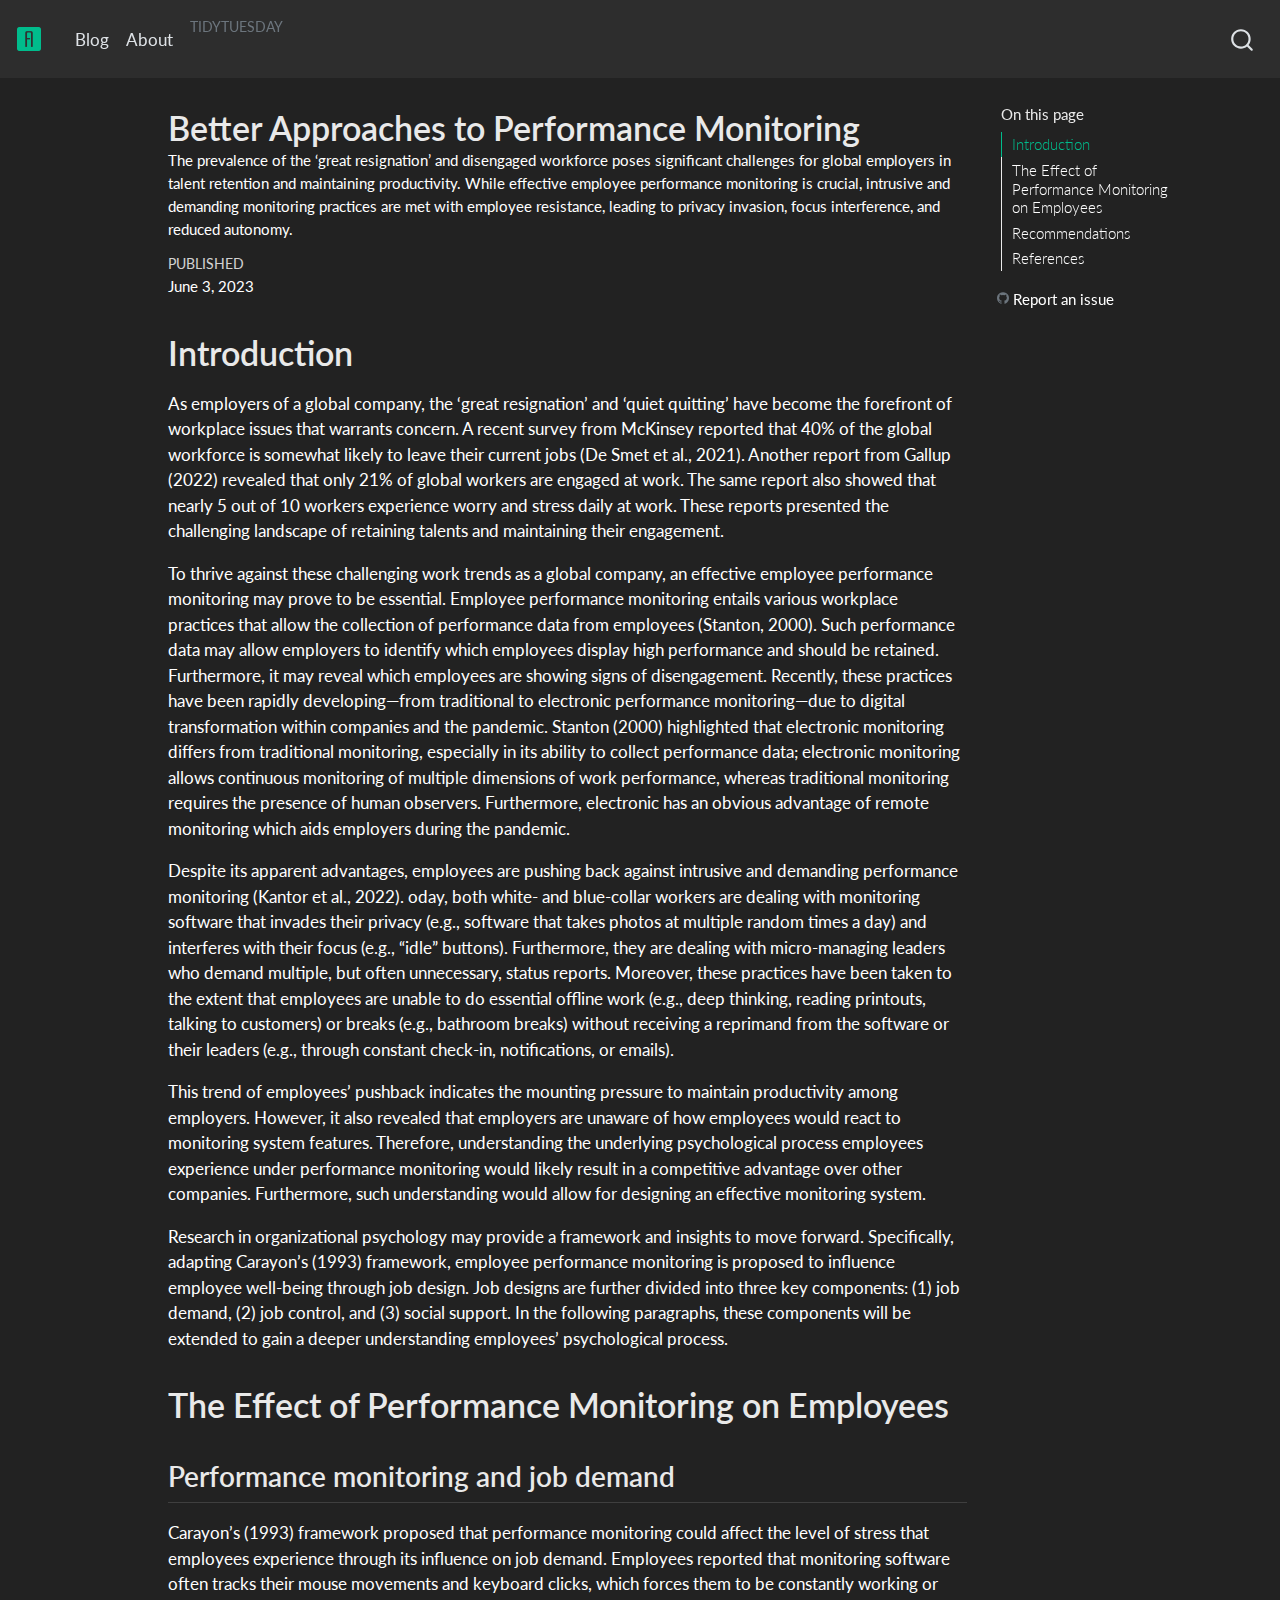
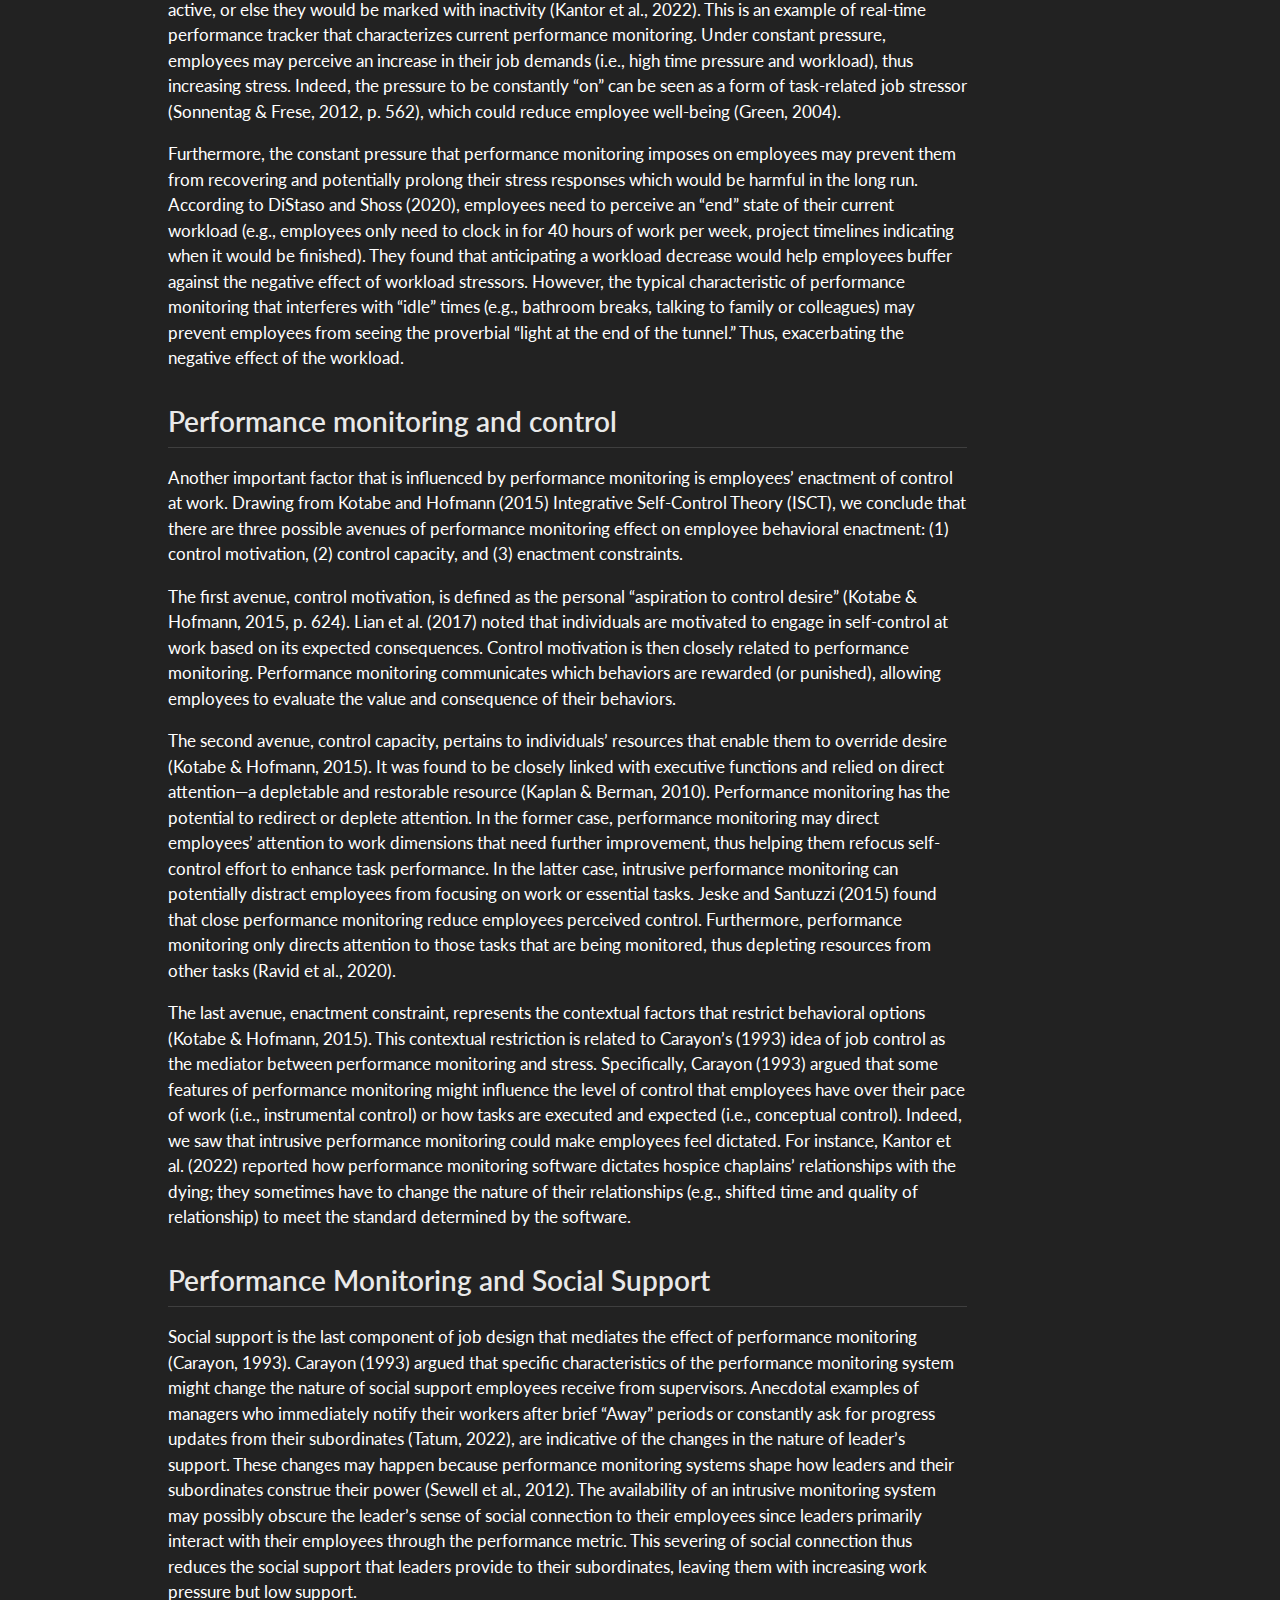
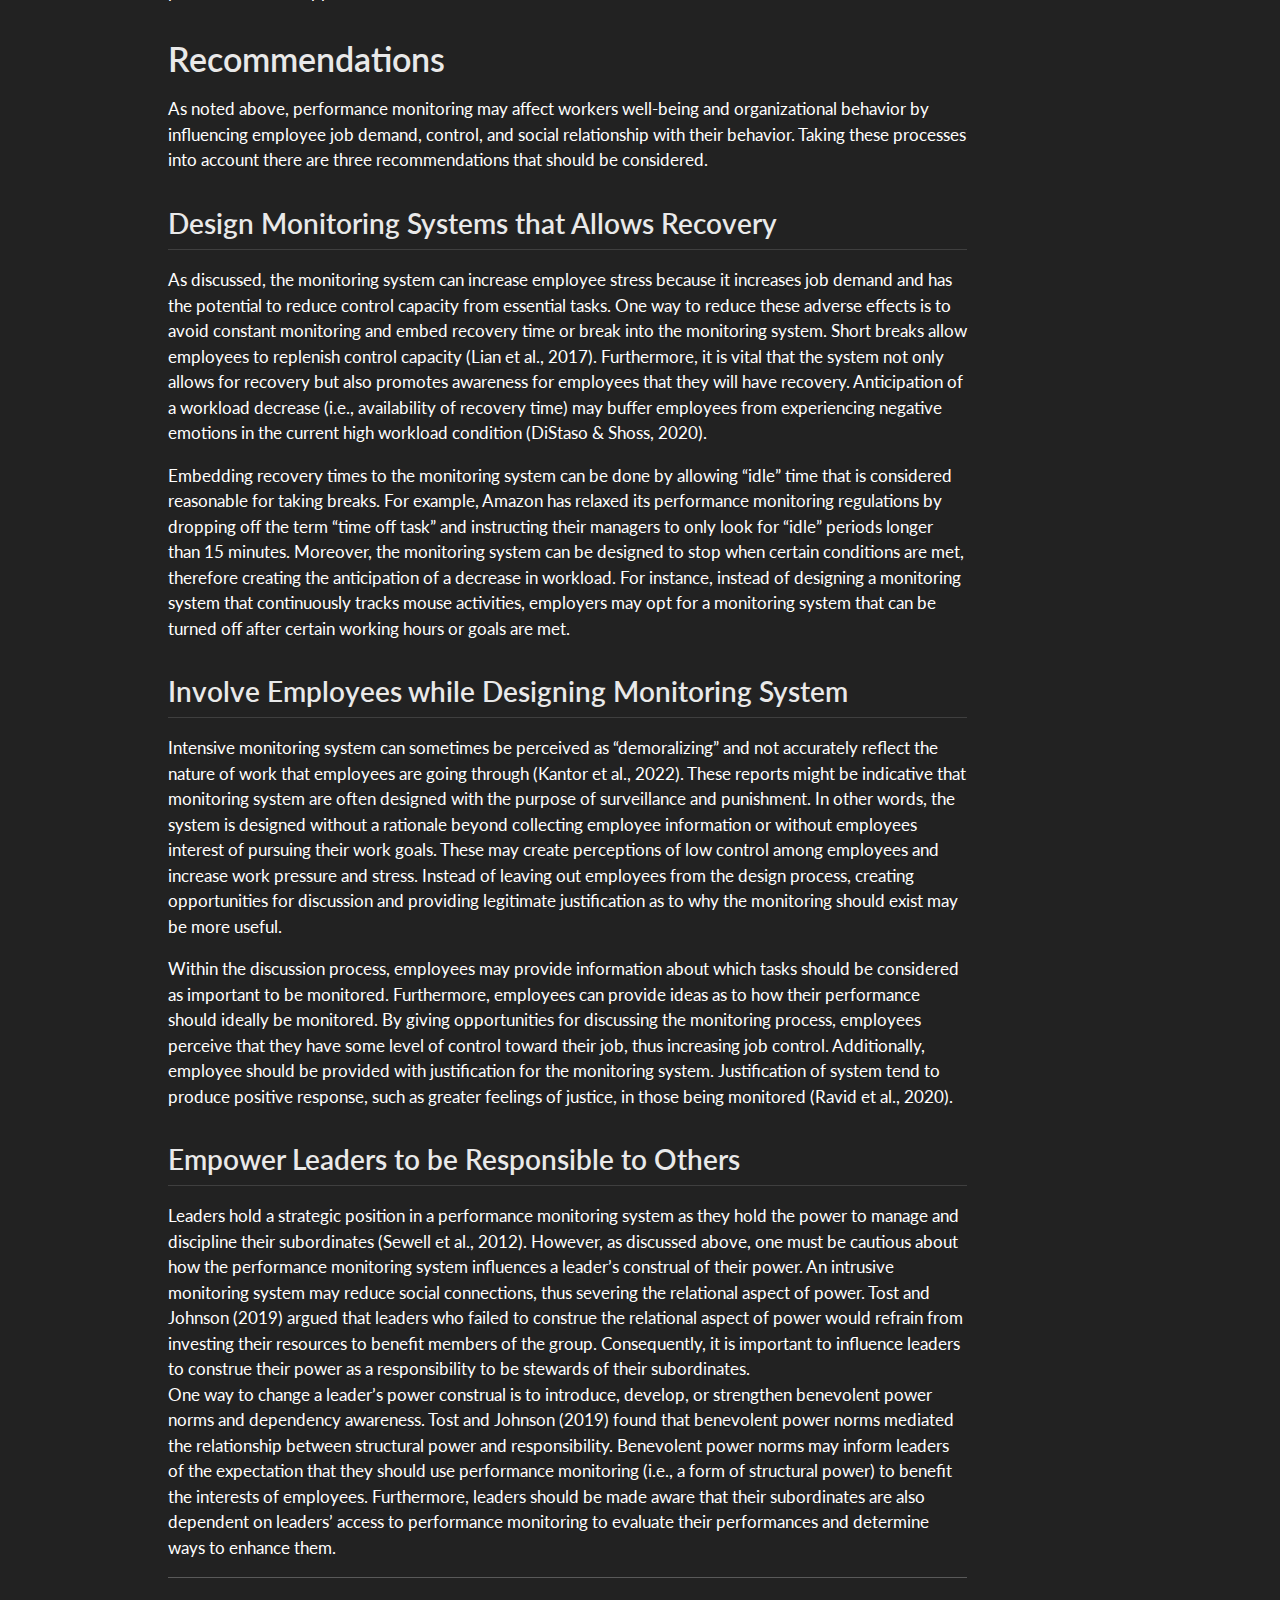
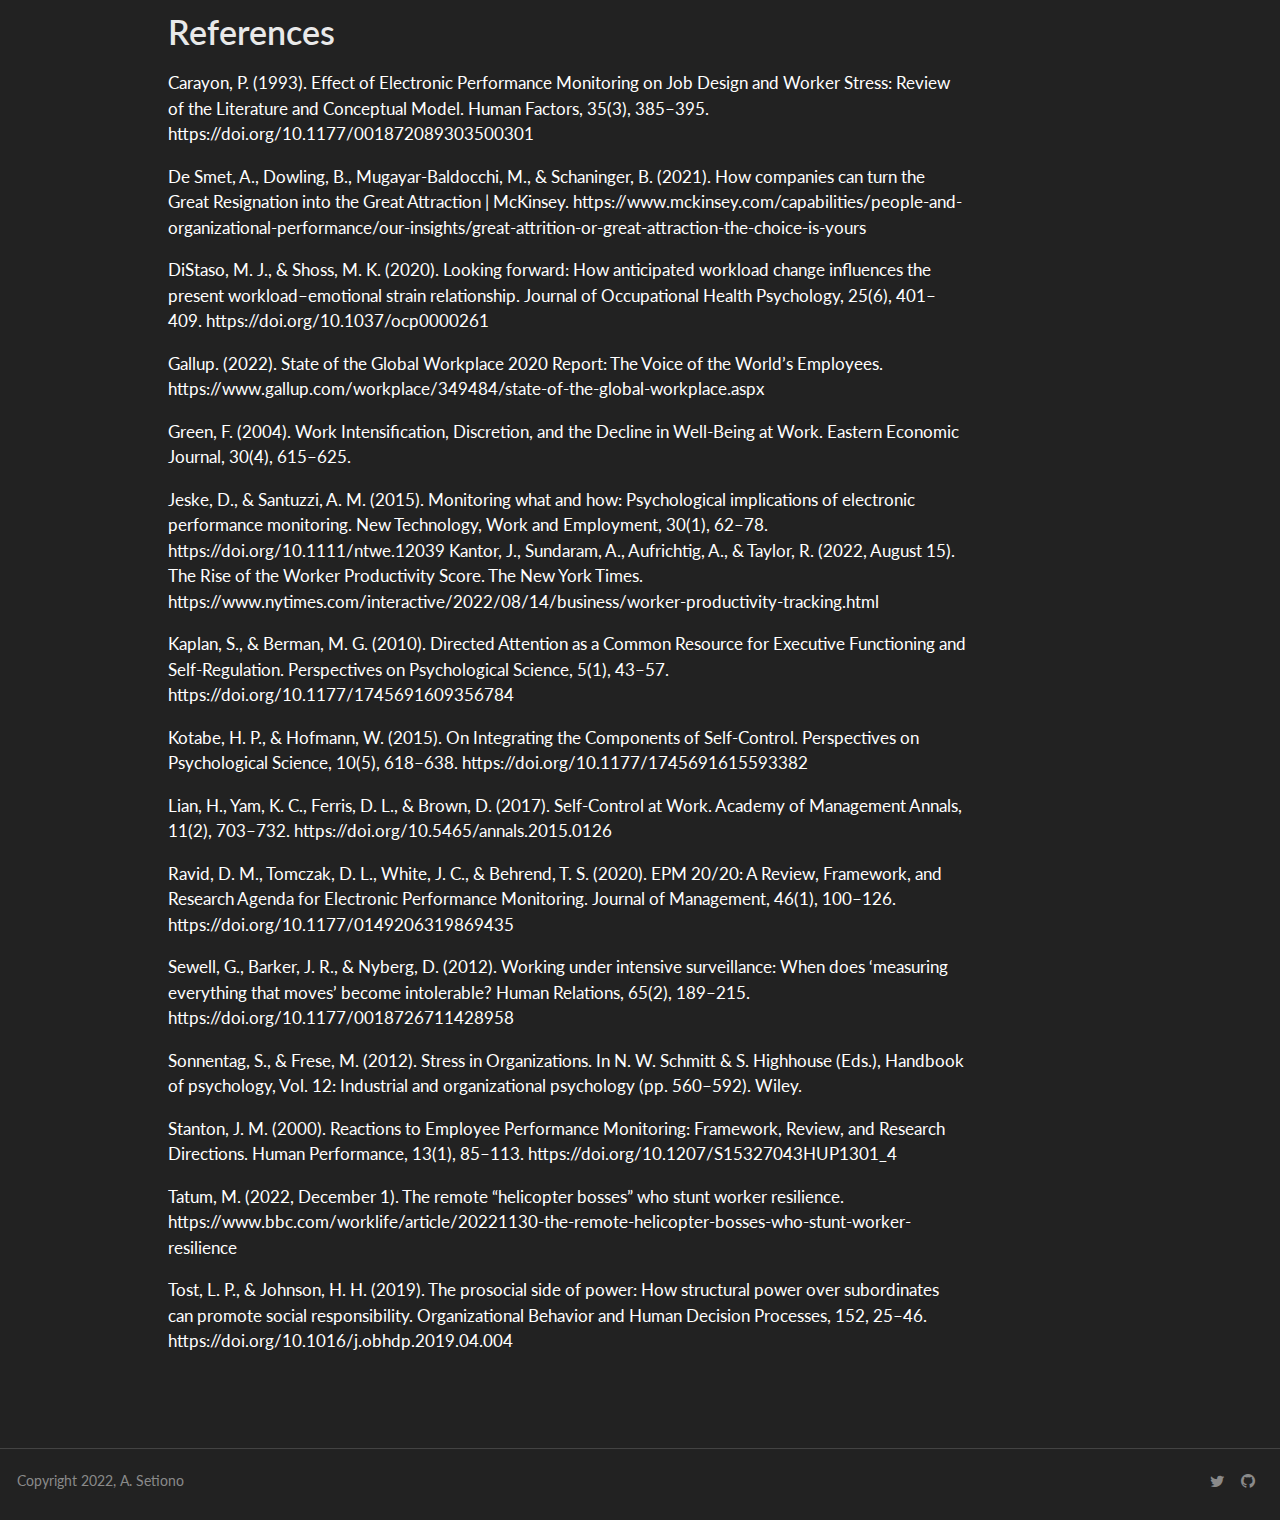
==== docs/posts/2023-06-post1/index.html @ 6dc63c54 "feat: create blog page and add first prototype blog post" ====
<!DOCTYPE html>
<html xmlns="http://www.w3.org/1999/xhtml" lang="en" xml:lang="en"><head>

<meta charset="utf-8">
<meta name="generator" content="quarto-1.3.324">

<meta name="viewport" content="width=device-width, initial-scale=1.0, user-scalable=yes">

<meta name="dcterms.date" content="2023-06-03">
<meta name="description" content="The prevalence of the ‘great resignation’ and disengaged workforce poses significant challenges for global employers in talent retention and maintaining productivity. While effective employee performance monitoring is crucial, intrusive and demanding monitoring practices are met with employee resistance, leading to privacy invasion, focus interference, and reduced autonomy.">

<title>Better Approaches to Performance Monitoring</title>
<style>
code{white-space: pre-wrap;}
span.smallcaps{font-variant: small-caps;}
div.columns{display: flex; gap: min(4vw, 1.5em);}
div.column{flex: auto; overflow-x: auto;}
div.hanging-indent{margin-left: 1.5em; text-indent: -1.5em;}
ul.task-list{list-style: none;}
ul.task-list li input[type="checkbox"] {
  width: 0.8em;
  margin: 0 0.8em 0.2em -1em; /* quarto-specific, see https://github.com/quarto-dev/quarto-cli/issues/4556 */ 
  vertical-align: middle;
}
</style>


<script src="../../site_libs/quarto-nav/quarto-nav.js"></script>
<script src="../../site_libs/quarto-nav/headroom.min.js"></script>
<script src="../../site_libs/clipboard/clipboard.min.js"></script>
<script src="../../site_libs/quarto-search/autocomplete.umd.js"></script>
<script src="../../site_libs/quarto-search/fuse.min.js"></script>
<script src="../../site_libs/quarto-search/quarto-search.js"></script>
<meta name="quarto:offset" content="../../">
<link href="../../img/favicon.ico" rel="icon">
<script src="../../site_libs/quarto-html/quarto.js"></script>
<script src="../../site_libs/quarto-html/popper.min.js"></script>
<script src="../../site_libs/quarto-html/tippy.umd.min.js"></script>
<script src="../../site_libs/quarto-html/anchor.min.js"></script>
<link href="../../site_libs/quarto-html/tippy.css" rel="stylesheet">
<link href="../../site_libs/quarto-html/quarto-syntax-highlighting-dark.css" rel="stylesheet" id="quarto-text-highlighting-styles">
<script src="../../site_libs/bootstrap/bootstrap.min.js"></script>
<link href="../../site_libs/bootstrap/bootstrap-icons.css" rel="stylesheet">
<link href="../../site_libs/bootstrap/bootstrap.min.css" rel="stylesheet" id="quarto-bootstrap" data-mode="dark">
<script id="quarto-search-options" type="application/json">{
  "location": "navbar",
  "copy-button": false,
  "collapse-after": 3,
  "panel-placement": "end",
  "type": "overlay",
  "limit": 20,
  "language": {
    "search-no-results-text": "No results",
    "search-matching-documents-text": "matching documents",
    "search-copy-link-title": "Copy link to search",
    "search-hide-matches-text": "Hide additional matches",
    "search-more-match-text": "more match in this document",
    "search-more-matches-text": "more matches in this document",
    "search-clear-button-title": "Clear",
    "search-detached-cancel-button-title": "Cancel",
    "search-submit-button-title": "Submit"
  }
}</script>


<link rel="stylesheet" href="../../styles.css">
</head>

<body class="nav-fixed">

<div id="quarto-search-results"></div>
  <header id="quarto-header" class="headroom fixed-top">
    <nav class="navbar navbar-expand navbar-dark ">
      <div class="navbar-container container-fluid">
      <div class="navbar-brand-container">
    <a href="../../index.html" class="navbar-brand navbar-brand-logo">
    <img src="../../img/web_logo.png" alt="" class="navbar-logo">
    </a>
  </div>
          <ul class="navbar-nav navbar-nav-scroll me-auto">
  <li class="nav-item">
    <a class="nav-link" href="../../index.html" rel="" target="">
 <span class="menu-text">Blog</span></a>
  </li>  
  <li class="nav-item">
    <a class="nav-link" href="../../about.html" rel="" target="">
 <span class="menu-text">About</span></a>
  </li>  
  <li class="dropdown-header">
 <span class="menu-text">TidyTuesday</span></li>
</ul>
          <div class="quarto-navbar-tools ms-auto">
</div>
            <div id="quarto-search" class="" title="Search"></div>
      </div> <!-- /container-fluid -->
    </nav>
</header>
<!-- content -->
<div id="quarto-content" class="quarto-container page-columns page-rows-contents page-layout-article page-navbar">
<!-- sidebar -->
<!-- margin-sidebar -->
    <div id="quarto-margin-sidebar" class="sidebar margin-sidebar">
        <nav id="TOC" role="doc-toc" class="toc-active">
    <h2 id="toc-title">On this page</h2>
   
  <ul>
  <li><a href="#introduction" id="toc-introduction" class="nav-link active" data-scroll-target="#introduction">Introduction</a></li>
  <li><a href="#the-effect-of-performance-monitoring-on-employees" id="toc-the-effect-of-performance-monitoring-on-employees" class="nav-link" data-scroll-target="#the-effect-of-performance-monitoring-on-employees">The Effect of Performance Monitoring on Employees</a>
  <ul class="collapse">
  <li><a href="#performance-monitoring-and-job-demand" id="toc-performance-monitoring-and-job-demand" class="nav-link" data-scroll-target="#performance-monitoring-and-job-demand">Performance monitoring and job demand</a></li>
  <li><a href="#performance-monitoring-and-control" id="toc-performance-monitoring-and-control" class="nav-link" data-scroll-target="#performance-monitoring-and-control">Performance monitoring and control</a></li>
  <li><a href="#performance-monitoring-and-social-support" id="toc-performance-monitoring-and-social-support" class="nav-link" data-scroll-target="#performance-monitoring-and-social-support">Performance Monitoring and Social Support</a></li>
  </ul></li>
  <li><a href="#recommendations" id="toc-recommendations" class="nav-link" data-scroll-target="#recommendations">Recommendations</a>
  <ul class="collapse">
  <li><a href="#design-monitoring-systems-that-allows-recovery" id="toc-design-monitoring-systems-that-allows-recovery" class="nav-link" data-scroll-target="#design-monitoring-systems-that-allows-recovery">Design Monitoring Systems that Allows Recovery</a></li>
  <li><a href="#involve-employees-while-designing-monitoring-system" id="toc-involve-employees-while-designing-monitoring-system" class="nav-link" data-scroll-target="#involve-employees-while-designing-monitoring-system">Involve Employees while Designing Monitoring System</a></li>
  <li><a href="#empower-leaders-to-be-responsible-to-others" id="toc-empower-leaders-to-be-responsible-to-others" class="nav-link" data-scroll-target="#empower-leaders-to-be-responsible-to-others">Empower Leaders to be Responsible to Others</a></li>
  </ul></li>
  <li><a href="#references" id="toc-references" class="nav-link" data-scroll-target="#references">References</a></li>
  </ul>
<div class="toc-actions"><div><i class="bi bi-github"></i></div><div class="action-links"><p><a href="https://github.com/andrewse98/personal-web/issues/new" class="toc-action">Report an issue</a></p></div></div></nav>
    </div>
<!-- main -->
<main class="content" id="quarto-document-content">

<header id="title-block-header" class="quarto-title-block default">
<div class="quarto-title">
<h1 class="title">Better Approaches to Performance Monitoring</h1>
</div>

<div>
  <div class="description">
    <p>The prevalence of the ‘great resignation’ and disengaged workforce poses significant challenges for global employers in talent retention and maintaining productivity. While effective employee performance monitoring is crucial, intrusive and demanding monitoring practices are met with employee resistance, leading to privacy invasion, focus interference, and reduced autonomy.</p>
  </div>
</div>


<div class="quarto-title-meta">

    
    <div>
    <div class="quarto-title-meta-heading">Published</div>
    <div class="quarto-title-meta-contents">
      <p class="date">June 3, 2023</p>
    </div>
  </div>
  
    
  </div>
  

</header>

<section id="introduction" class="level1">
<h1>Introduction</h1>
<p>As employers of a global company, the ‘great resignation’ and ‘quiet quitting’ have become the forefront of workplace issues that warrants concern. A recent survey from McKinsey reported that 40% of the global workforce is somewhat likely to leave their current jobs (De Smet et al., 2021). Another report from Gallup (2022) revealed that only 21% of global workers are engaged at work. The same report also showed that nearly 5 out of 10 workers experience worry and stress daily at work. These reports presented the challenging landscape of retaining talents and maintaining their engagement.</p>
<p>To thrive against these challenging work trends as a global company, an effective employee performance monitoring may prove to be essential. Employee performance monitoring entails various workplace practices that allow the collection of performance data from employees (Stanton, 2000). Such performance data may allow employers to identify which employees display high performance and should be retained. Furthermore, it may reveal which employees are showing signs of disengagement. Recently, these practices have been rapidly developing—from traditional to electronic performance monitoring—due to digital transformation within companies and the pandemic. Stanton (2000) highlighted that electronic monitoring differs from traditional monitoring, especially in its ability to collect performance data; electronic monitoring allows continuous monitoring of multiple dimensions of work performance, whereas traditional monitoring requires the presence of human observers. Furthermore, electronic has an obvious advantage of remote monitoring which aids employers during the pandemic.</p>
<p>Despite its apparent advantages, employees are pushing back against intrusive and demanding performance monitoring (Kantor et al., 2022). oday, both white- and blue-collar workers are dealing with monitoring software that invades their privacy (e.g., software that takes photos at multiple random times a day) and interferes with their focus (e.g., “idle” buttons). Furthermore, they are dealing with micro-managing leaders who demand multiple, but often unnecessary, status reports. Moreover, these practices have been taken to the extent that employees are unable to do essential offline work (e.g., deep thinking, reading printouts, talking to customers) or breaks (e.g., bathroom breaks) without receiving a reprimand from the software or their leaders (e.g., through constant check-in, notifications, or emails).</p>
<p>This trend of employees’ pushback indicates the mounting pressure to maintain productivity among employers. However, it also revealed that employers are unaware of how employees would react to monitoring system features. Therefore, understanding the underlying psychological process employees experience under performance monitoring would likely result in a competitive advantage over other companies. Furthermore, such understanding would allow for designing an effective monitoring system.</p>
<p>Research in organizational psychology may provide a framework and insights to move forward. Specifically, adapting Carayon’s (1993) framework, employee performance monitoring is proposed to influence employee well-being through job design. Job designs are further divided into three key components: (1) job demand, (2) job control, and (3) social support. In the following paragraphs, these components will be extended to gain a deeper understanding employees’ psychological process.</p>
</section>
<section id="the-effect-of-performance-monitoring-on-employees" class="level1">
<h1>The Effect of Performance Monitoring on Employees</h1>
<section id="performance-monitoring-and-job-demand" class="level2">
<h2 class="anchored" data-anchor-id="performance-monitoring-and-job-demand">Performance monitoring and job demand</h2>
<p>Carayon’s (1993) framework proposed that performance monitoring could affect the level of stress that employees experience through its influence on job demand. Employees reported that monitoring software often tracks their mouse movements and keyboard clicks, which forces them to be constantly working or active, or else they would be marked with inactivity (Kantor et al., 2022). This is an example of real-time performance tracker that characterizes current performance monitoring. Under constant pressure, employees may perceive an increase in their job demands (i.e., high time pressure and workload), thus increasing stress. Indeed, the pressure to be constantly “on” can be seen as a form of task-related job stressor (Sonnentag &amp; Frese, 2012, p.&nbsp;562), which could reduce employee well-being (Green, 2004).</p>
<p>Furthermore, the constant pressure that performance monitoring imposes on employees may prevent them from recovering and potentially prolong their stress responses which would be harmful in the long run. According to DiStaso and Shoss (2020), employees need to perceive an “end” state of their current workload (e.g., employees only need to clock in for 40 hours of work per week, project timelines indicating when it would be finished). They found that anticipating a workload decrease would help employees buffer against the negative effect of workload stressors. However, the typical characteristic of performance monitoring that interferes with “idle” times (e.g., bathroom breaks, talking to family or colleagues) may prevent employees from seeing the proverbial “light at the end of the tunnel.” Thus, exacerbating the negative effect of the workload.</p>
</section>
<section id="performance-monitoring-and-control" class="level2">
<h2 class="anchored" data-anchor-id="performance-monitoring-and-control">Performance monitoring and control</h2>
<p>Another important factor that is influenced by performance monitoring is employees’ enactment of control at work. Drawing from Kotabe and Hofmann (2015) Integrative Self-Control Theory (ISCT), we conclude that there are three possible avenues of performance monitoring effect on employee behavioral enactment: (1) control motivation, (2) control capacity, and (3) enactment constraints.</p>
<p>The first avenue, control motivation, is defined as the personal “aspiration to control desire” (Kotabe &amp; Hofmann, 2015, p.&nbsp;624). Lian et al.&nbsp;(2017) noted that individuals are motivated to engage in self-control at work based on its expected consequences. Control motivation is then closely related to performance monitoring. Performance monitoring communicates which behaviors are rewarded (or punished), allowing employees to evaluate the value and consequence of their behaviors.</p>
<p>The second avenue, control capacity, pertains to individuals’ resources that enable them to override desire (Kotabe &amp; Hofmann, 2015). It was found to be closely linked with executive functions and relied on direct attention—a depletable and restorable resource (Kaplan &amp; Berman, 2010). Performance monitoring has the potential to redirect or deplete attention. In the former case, performance monitoring may direct employees’ attention to work dimensions that need further improvement, thus helping them refocus self-control effort to enhance task performance. In the latter case, intrusive performance monitoring can potentially distract employees from focusing on work or essential tasks. Jeske and Santuzzi (2015) found that close performance monitoring reduce employees perceived control. Furthermore, performance monitoring only directs attention to those tasks that are being monitored, thus depleting resources from other tasks (Ravid et al., 2020).</p>
<p>The last avenue, enactment constraint, represents the contextual factors that restrict behavioral options (Kotabe &amp; Hofmann, 2015). This contextual restriction is related to Carayon’s (1993) idea of job control as the mediator between performance monitoring and stress. Specifically, Carayon (1993) argued that some features of performance monitoring might influence the level of control that employees have over their pace of work (i.e., instrumental control) or how tasks are executed and expected (i.e., conceptual control). Indeed, we saw that intrusive performance monitoring could make employees feel dictated. For instance, Kantor et al.&nbsp;(2022) reported how performance monitoring software dictates hospice chaplains’ relationships with the dying; they sometimes have to change the nature of their relationships (e.g., shifted time and quality of relationship) to meet the standard determined by the software.</p>
</section>
<section id="performance-monitoring-and-social-support" class="level2">
<h2 class="anchored" data-anchor-id="performance-monitoring-and-social-support">Performance Monitoring and Social Support</h2>
<p>Social support is the last component of job design that mediates the effect of performance monitoring (Carayon, 1993). Carayon (1993) argued that specific characteristics of the performance monitoring system might change the nature of social support employees receive from supervisors. Anecdotal examples of managers who immediately notify their workers after brief “Away” periods or constantly ask for progress updates from their subordinates (Tatum, 2022), are indicative of the changes in the nature of leader’s support. These changes may happen because performance monitoring systems shape how leaders and their subordinates construe their power (Sewell et al., 2012). The availability of an intrusive monitoring system may possibly obscure the leader’s sense of social connection to their employees since leaders primarily interact with their employees through the performance metric. This severing of social connection thus reduces the social support that leaders provide to their subordinates, leaving them with increasing work pressure but low support.</p>
</section>
</section>
<section id="recommendations" class="level1">
<h1>Recommendations</h1>
<p>As noted above, performance monitoring may affect workers well-being and organizational behavior by influencing employee job demand, control, and social relationship with their behavior. Taking these processes into account there are three recommendations that should be considered.</p>
<section id="design-monitoring-systems-that-allows-recovery" class="level2">
<h2 class="anchored" data-anchor-id="design-monitoring-systems-that-allows-recovery">Design Monitoring Systems that Allows Recovery</h2>
<p>As discussed, the monitoring system can increase employee stress because it increases job demand and has the potential to reduce control capacity from essential tasks. One way to reduce these adverse effects is to avoid constant monitoring and embed recovery time or break into the monitoring system. Short breaks allow employees to replenish control capacity (Lian et al., 2017). Furthermore, it is vital that the system not only allows for recovery but also promotes awareness for employees that they will have recovery. Anticipation of a workload decrease (i.e., availability of recovery time) may buffer employees from experiencing negative emotions in the current high workload condition (DiStaso &amp; Shoss, 2020).</p>
<p>Embedding recovery times to the monitoring system can be done by allowing “idle” time that is considered reasonable for taking breaks. For example, Amazon has relaxed its performance monitoring regulations by dropping off the term “time off task” and instructing their managers to only look for “idle” periods longer than 15 minutes. Moreover, the monitoring system can be designed to stop when certain conditions are met, therefore creating the anticipation of a decrease in workload. For instance, instead of designing a monitoring system that continuously tracks mouse activities, employers may opt for a monitoring system that can be turned off after certain working hours or goals are met.</p>
</section>
<section id="involve-employees-while-designing-monitoring-system" class="level2">
<h2 class="anchored" data-anchor-id="involve-employees-while-designing-monitoring-system">Involve Employees while Designing Monitoring System</h2>
<p>Intensive monitoring system can sometimes be perceived as “demoralizing” and not accurately reflect the nature of work that employees are going through (Kantor et al., 2022). These reports might be indicative that monitoring system are often designed with the purpose of surveillance and punishment. In other words, the system is designed without a rationale beyond collecting employee information or without employees interest of pursuing their work goals. These may create perceptions of low control among employees and increase work pressure and stress. Instead of leaving out employees from the design process, creating opportunities for discussion and providing legitimate justification as to why the monitoring should exist may be more useful.</p>
<p>Within the discussion process, employees may provide information about which tasks should be considered as important to be monitored. Furthermore, employees can provide ideas as to how their performance should ideally be monitored. By giving opportunities for discussing the monitoring process, employees perceive that they have some level of control toward their job, thus increasing job control. Additionally, employee should be provided with justification for the monitoring system. Justification of system tend to produce positive response, such as greater feelings of justice, in those being monitored (Ravid et al., 2020).</p>
</section>
<section id="empower-leaders-to-be-responsible-to-others" class="level2">
<h2 class="anchored" data-anchor-id="empower-leaders-to-be-responsible-to-others">Empower Leaders to be Responsible to Others</h2>
<p>Leaders hold a strategic position in a performance monitoring system as they hold the power to manage and discipline their subordinates (Sewell et al., 2012). However, as discussed above, one must be cautious about how the performance monitoring system influences a leader’s construal of their power. An intrusive monitoring system may reduce social connections, thus severing the relational aspect of power. Tost and Johnson (2019) argued that leaders who failed to construe the relational aspect of power would refrain from investing their resources to benefit members of the group. Consequently, it is important to influence leaders to construe their power as a responsibility to be stewards of their subordinates.<br>
One way to change a leader’s power construal is to introduce, develop, or strengthen benevolent power norms and dependency awareness. Tost and Johnson (2019) found that benevolent power norms mediated the relationship between structural power and responsibility. Benevolent power norms may inform leaders of the expectation that they should use performance monitoring (i.e., a form of structural power) to benefit the interests of employees. Furthermore, leaders should be made aware that their subordinates are also dependent on leaders’ access to performance monitoring to evaluate their performances and determine ways to enhance them.</p>
<hr>
</section>
</section>
<section id="references" class="level1">
<h1>References</h1>
<p>Carayon, P. (1993). Effect of Electronic Performance Monitoring on Job Design and Worker Stress: Review of the Literature and Conceptual Model. Human Factors, 35(3), 385–395. https://doi.org/10.1177/001872089303500301</p>
<p>De Smet, A., Dowling, B., Mugayar-Baldocchi, M., &amp; Schaninger, B. (2021). How companies can turn the Great Resignation into the Great Attraction | McKinsey. https://www.mckinsey.com/capabilities/people-and-organizational-performance/our-insights/great-attrition-or-great-attraction-the-choice-is-yours</p>
<p>DiStaso, M. J., &amp; Shoss, M. K. (2020). Looking forward: How anticipated workload change influences the present workload–emotional strain relationship. Journal of Occupational Health Psychology, 25(6), 401–409. https://doi.org/10.1037/ocp0000261</p>
<p>Gallup. (2022). State of the Global Workplace 2020 Report: The Voice of the World’s Employees. https://www.gallup.com/workplace/349484/state-of-the-global-workplace.aspx</p>
<p>Green, F. (2004). Work Intensification, Discretion, and the Decline in Well-Being at Work. Eastern Economic Journal, 30(4), 615–625.</p>
<p>Jeske, D., &amp; Santuzzi, A. M. (2015). Monitoring what and how: Psychological implications of electronic performance monitoring. New Technology, Work and Employment, 30(1), 62–78. https://doi.org/10.1111/ntwe.12039 Kantor, J., Sundaram, A., Aufrichtig, A., &amp; Taylor, R. (2022, August 15). The Rise of the Worker Productivity Score. The New York Times. https://www.nytimes.com/interactive/2022/08/14/business/worker-productivity-tracking.html</p>
<p>Kaplan, S., &amp; Berman, M. G. (2010). Directed Attention as a Common Resource for Executive Functioning and Self-Regulation. Perspectives on Psychological Science, 5(1), 43–57. https://doi.org/10.1177/1745691609356784</p>
<p>Kotabe, H. P., &amp; Hofmann, W. (2015). On Integrating the Components of Self-Control. Perspectives on Psychological Science, 10(5), 618–638. https://doi.org/10.1177/1745691615593382</p>
<p>Lian, H., Yam, K. C., Ferris, D. L., &amp; Brown, D. (2017). Self-Control at Work. Academy of Management Annals, 11(2), 703–732. https://doi.org/10.5465/annals.2015.0126</p>
<p>Ravid, D. M., Tomczak, D. L., White, J. C., &amp; Behrend, T. S. (2020). EPM 20/20: A Review, Framework, and Research Agenda for Electronic Performance Monitoring. Journal of Management, 46(1), 100–126. https://doi.org/10.1177/0149206319869435</p>
<p>Sewell, G., Barker, J. R., &amp; Nyberg, D. (2012). Working under intensive surveillance: When does ‘measuring everything that moves’ become intolerable? Human Relations, 65(2), 189–215. https://doi.org/10.1177/0018726711428958</p>
<p>Sonnentag, S., &amp; Frese, M. (2012). Stress in Organizations. In N. W. Schmitt &amp; S. Highhouse (Eds.), Handbook of psychology, Vol. 12: Industrial and organizational psychology (pp.&nbsp;560–592). Wiley.</p>
<p>Stanton, J. M. (2000). Reactions to Employee Performance Monitoring: Framework, Review, and Research Directions. Human Performance, 13(1), 85–113. https://doi.org/10.1207/S15327043HUP1301_4</p>
<p>Tatum, M. (2022, December 1). The remote “helicopter bosses” who stunt worker resilience. https://www.bbc.com/worklife/article/20221130-the-remote-helicopter-bosses-who-stunt-worker-resilience</p>
<p>Tost, L. P., &amp; Johnson, H. H. (2019). The prosocial side of power: How structural power over subordinates can promote social responsibility. Organizational Behavior and Human Decision Processes, 152, 25–46. https://doi.org/10.1016/j.obhdp.2019.04.004</p>


</section>

</main> <!-- /main -->
<script id="quarto-html-after-body" type="application/javascript">
window.document.addEventListener("DOMContentLoaded", function (event) {
  const toggleBodyColorMode = (bsSheetEl) => {
    const mode = bsSheetEl.getAttribute("data-mode");
    const bodyEl = window.document.querySelector("body");
    if (mode === "dark") {
      bodyEl.classList.add("quarto-dark");
      bodyEl.classList.remove("quarto-light");
    } else {
      bodyEl.classList.add("quarto-light");
      bodyEl.classList.remove("quarto-dark");
    }
  }
  const toggleBodyColorPrimary = () => {
    const bsSheetEl = window.document.querySelector("link#quarto-bootstrap");
    if (bsSheetEl) {
      toggleBodyColorMode(bsSheetEl);
    }
  }
  toggleBodyColorPrimary();  
  const icon = "";
  const anchorJS = new window.AnchorJS();
  anchorJS.options = {
    placement: 'right',
    icon: icon
  };
  anchorJS.add('.anchored');
  const isCodeAnnotation = (el) => {
    for (const clz of el.classList) {
      if (clz.startsWith('code-annotation-')) {                     
        return true;
      }
    }
    return false;
  }
  const clipboard = new window.ClipboardJS('.code-copy-button', {
    text: function(trigger) {
      const codeEl = trigger.previousElementSibling.cloneNode(true);
      for (const childEl of codeEl.children) {
        if (isCodeAnnotation(childEl)) {
          childEl.remove();
        }
      }
      return codeEl.innerText;
    }
  });
  clipboard.on('success', function(e) {
    // button target
    const button = e.trigger;
    // don't keep focus
    button.blur();
    // flash "checked"
    button.classList.add('code-copy-button-checked');
    var currentTitle = button.getAttribute("title");
    button.setAttribute("title", "Copied!");
    let tooltip;
    if (window.bootstrap) {
      button.setAttribute("data-bs-toggle", "tooltip");
      button.setAttribute("data-bs-placement", "left");
      button.setAttribute("data-bs-title", "Copied!");
      tooltip = new bootstrap.Tooltip(button, 
        { trigger: "manual", 
          customClass: "code-copy-button-tooltip",
          offset: [0, -8]});
      tooltip.show();    
    }
    setTimeout(function() {
      if (tooltip) {
        tooltip.hide();
        button.removeAttribute("data-bs-title");
        button.removeAttribute("data-bs-toggle");
        button.removeAttribute("data-bs-placement");
      }
      button.setAttribute("title", currentTitle);
      button.classList.remove('code-copy-button-checked');
    }, 1000);
    // clear code selection
    e.clearSelection();
  });
  function tippyHover(el, contentFn) {
    const config = {
      allowHTML: true,
      content: contentFn,
      maxWidth: 500,
      delay: 100,
      arrow: false,
      appendTo: function(el) {
          return el.parentElement;
      },
      interactive: true,
      interactiveBorder: 10,
      theme: 'quarto',
      placement: 'bottom-start'
    };
    window.tippy(el, config); 
  }
  const noterefs = window.document.querySelectorAll('a[role="doc-noteref"]');
  for (var i=0; i<noterefs.length; i++) {
    const ref = noterefs[i];
    tippyHover(ref, function() {
      // use id or data attribute instead here
      let href = ref.getAttribute('data-footnote-href') || ref.getAttribute('href');
      try { href = new URL(href).hash; } catch {}
      const id = href.replace(/^#\/?/, "");
      const note = window.document.getElementById(id);
      return note.innerHTML;
    });
  }
      let selectedAnnoteEl;
      const selectorForAnnotation = ( cell, annotation) => {
        let cellAttr = 'data-code-cell="' + cell + '"';
        let lineAttr = 'data-code-annotation="' +  annotation + '"';
        const selector = 'span[' + cellAttr + '][' + lineAttr + ']';
        return selector;
      }
      const selectCodeLines = (annoteEl) => {
        const doc = window.document;
        const targetCell = annoteEl.getAttribute("data-target-cell");
        const targetAnnotation = annoteEl.getAttribute("data-target-annotation");
        const annoteSpan = window.document.querySelector(selectorForAnnotation(targetCell, targetAnnotation));
        const lines = annoteSpan.getAttribute("data-code-lines").split(",");
        const lineIds = lines.map((line) => {
          return targetCell + "-" + line;
        })
        let top = null;
        let height = null;
        let parent = null;
        if (lineIds.length > 0) {
            //compute the position of the single el (top and bottom and make a div)
            const el = window.document.getElementById(lineIds[0]);
            top = el.offsetTop;
            height = el.offsetHeight;
            parent = el.parentElement.parentElement;
          if (lineIds.length > 1) {
            const lastEl = window.document.getElementById(lineIds[lineIds.length - 1]);
            const bottom = lastEl.offsetTop + lastEl.offsetHeight;
            height = bottom - top;
          }
          if (top !== null && height !== null && parent !== null) {
            // cook up a div (if necessary) and position it 
            let div = window.document.getElementById("code-annotation-line-highlight");
            if (div === null) {
              div = window.document.createElement("div");
              div.setAttribute("id", "code-annotation-line-highlight");
              div.style.position = 'absolute';
              parent.appendChild(div);
            }
            div.style.top = top - 2 + "px";
            div.style.height = height + 4 + "px";
            let gutterDiv = window.document.getElementById("code-annotation-line-highlight-gutter");
            if (gutterDiv === null) {
              gutterDiv = window.document.createElement("div");
              gutterDiv.setAttribute("id", "code-annotation-line-highlight-gutter");
              gutterDiv.style.position = 'absolute';
              const codeCell = window.document.getElementById(targetCell);
              const gutter = codeCell.querySelector('.code-annotation-gutter');
              gutter.appendChild(gutterDiv);
            }
            gutterDiv.style.top = top - 2 + "px";
            gutterDiv.style.height = height + 4 + "px";
          }
          selectedAnnoteEl = annoteEl;
        }
      };
      const unselectCodeLines = () => {
        const elementsIds = ["code-annotation-line-highlight", "code-annotation-line-highlight-gutter"];
        elementsIds.forEach((elId) => {
          const div = window.document.getElementById(elId);
          if (div) {
            div.remove();
          }
        });
        selectedAnnoteEl = undefined;
      };
      // Attach click handler to the DT
      const annoteDls = window.document.querySelectorAll('dt[data-target-cell]');
      for (const annoteDlNode of annoteDls) {
        annoteDlNode.addEventListener('click', (event) => {
          const clickedEl = event.target;
          if (clickedEl !== selectedAnnoteEl) {
            unselectCodeLines();
            const activeEl = window.document.querySelector('dt[data-target-cell].code-annotation-active');
            if (activeEl) {
              activeEl.classList.remove('code-annotation-active');
            }
            selectCodeLines(clickedEl);
            clickedEl.classList.add('code-annotation-active');
          } else {
            // Unselect the line
            unselectCodeLines();
            clickedEl.classList.remove('code-annotation-active');
          }
        });
      }
  const findCites = (el) => {
    const parentEl = el.parentElement;
    if (parentEl) {
      const cites = parentEl.dataset.cites;
      if (cites) {
        return {
          el,
          cites: cites.split(' ')
        };
      } else {
        return findCites(el.parentElement)
      }
    } else {
      return undefined;
    }
  };
  var bibliorefs = window.document.querySelectorAll('a[role="doc-biblioref"]');
  for (var i=0; i<bibliorefs.length; i++) {
    const ref = bibliorefs[i];
    const citeInfo = findCites(ref);
    if (citeInfo) {
      tippyHover(citeInfo.el, function() {
        var popup = window.document.createElement('div');
        citeInfo.cites.forEach(function(cite) {
          var citeDiv = window.document.createElement('div');
          citeDiv.classList.add('hanging-indent');
          citeDiv.classList.add('csl-entry');
          var biblioDiv = window.document.getElementById('ref-' + cite);
          if (biblioDiv) {
            citeDiv.innerHTML = biblioDiv.innerHTML;
          }
          popup.appendChild(citeDiv);
        });
        return popup.innerHTML;
      });
    }
  }
});
</script>
</div> <!-- /content -->
<footer class="footer">
  <div class="nav-footer">
    <div class="nav-footer-left">Copyright 2022, A. Setiono</div>   
    <div class="nav-footer-center">
      &nbsp;
    </div>
    <div class="nav-footer-right">
      <ul class="footer-items list-unstyled">
    <li class="nav-item compact">
    <a class="nav-link" href="https://twitter.com/setiono_andrew">
      <i class="bi bi-twitter" role="img">
</i> 
    </a>
  </li>  
    <li class="nav-item compact">
    <a class="nav-link" href="https://github.com/andrewse98/personal-web">
      <i class="bi bi-github" role="img">
</i> 
    </a>
  </li>  
</ul>
    </div>
  </div>
</footer>



</body></html>
---- docs/site_libs/quarto-html/tippy.css ----
.tippy-box[data-animation=fade][data-state=hidden]{opacity:0}[data-tippy-root]{max-width:calc(100vw - 10px)}.tippy-box{position:relative;background-color:#333;color:#fff;border-radius:4px;font-size:14px;line-height:1.4;white-space:normal;outline:0;transition-property:transform,visibility,opacity}.tippy-box[data-placement^=top]>.tippy-arrow{bottom:0}.tippy-box[data-placement^=top]>.tippy-arrow:before{bottom:-7px;left:0;border-width:8px 8px 0;border-top-color:initial;transform-origin:center top}.tippy-box[data-placement^=bottom]>.tippy-arrow{top:0}.tippy-box[data-placement^=bottom]>.tippy-arrow:before{top:-7px;left:0;border-width:0 8px 8px;border-bottom-color:initial;transform-origin:center bottom}.tippy-box[data-placement^=left]>.tippy-arrow{right:0}.tippy-box[data-placement^=left]>.tippy-arrow:before{border-width:8px 0 8px 8px;border-left-color:initial;right:-7px;transform-origin:center left}.tippy-box[data-placement^=right]>.tippy-arrow{left:0}.tippy-box[data-placement^=right]>.tippy-arrow:before{left:-7px;border-width:8px 8px 8px 0;border-right-color:initial;transform-origin:center right}.tippy-box[data-inertia][data-state=visible]{transition-timing-function:cubic-bezier(.54,1.5,.38,1.11)}.tippy-arrow{width:16px;height:16px;color:#333}.tippy-arrow:before{content:"";position:absolute;border-color:transparent;border-style:solid}.tippy-content{position:relative;padding:5px 9px;z-index:1}
---- docs/site_libs/quarto-html/quarto-syntax-highlighting-dark.css ----
/* quarto syntax highlight colors */
:root {
  --quarto-hl-al-color: #f07178;
  --quarto-hl-an-color: #d4d0ab;
  --quarto-hl-at-color: #00e0e0;
  --quarto-hl-bn-color: #d4d0ab;
  --quarto-hl-bu-color: #abe338;
  --quarto-hl-ch-color: #abe338;
  --quarto-hl-co-color: #f8f8f2;
  --quarto-hl-cv-color: #ffd700;
  --quarto-hl-cn-color: #ffd700;
  --quarto-hl-cf-color: #ffa07a;
  --quarto-hl-dt-color: #ffa07a;
  --quarto-hl-dv-color: #d4d0ab;
  --quarto-hl-do-color: #f8f8f2;
  --quarto-hl-er-color: #f07178;
  --quarto-hl-ex-color: #00e0e0;
  --quarto-hl-fl-color: #d4d0ab;
  --quarto-hl-fu-color: #ffa07a;
  --quarto-hl-im-color: #abe338;
  --quarto-hl-in-color: #d4d0ab;
  --quarto-hl-kw-color: #ffa07a;
  --quarto-hl-op-color: #ffa07a;
  --quarto-hl-ot-color: #00e0e0;
  --quarto-hl-pp-color: #dcc6e0;
  --quarto-hl-re-color: #00e0e0;
  --quarto-hl-sc-color: #abe338;
  --quarto-hl-ss-color: #abe338;
  --quarto-hl-st-color: #abe338;
  --quarto-hl-va-color: #00e0e0;
  --quarto-hl-vs-color: #abe338;
  --quarto-hl-wa-color: #dcc6e0;
}

/* other quarto variables */
:root {
  --quarto-font-monospace: SFMono-Regular, Menlo, Monaco, Consolas, "Liberation Mono", "Courier New", monospace;
}

code span.al {
  background-color: #2a0f15;
  font-weight: bold;
  color: #f07178;
}

code span.an {
  color: #d4d0ab;
}

code span.at {
  color: #00e0e0;
}

code span.bn {
  color: #d4d0ab;
}

code span.bu {
  color: #abe338;
}

code span.ch {
  color: #abe338;
}

code span.co {
  font-style: italic;
  color: #f8f8f2;
}

code span.cv {
  color: #ffd700;
}

code span.cn {
  color: #ffd700;
}

code span.cf {
  font-weight: bold;
  color: #ffa07a;
}

code span.dt {
  color: #ffa07a;
}

code span.dv {
  color: #d4d0ab;
}

code span.do {
  color: #f8f8f2;
}

code span.er {
  color: #f07178;
  text-decoration: underline;
}

code span.ex {
  font-weight: bold;
  color: #00e0e0;
}

code span.fl {
  color: #d4d0ab;
}

code span.fu {
  color: #ffa07a;
}

code span.im {
  color: #abe338;
}

code span.in {
  color: #d4d0ab;
}

code span.kw {
  font-weight: bold;
  color: #ffa07a;
}

pre > code.sourceCode > span {
  color: #f8f8f2;
}

code span {
  color: #f8f8f2;
}

code.sourceCode > span {
  color: #f8f8f2;
}

div.sourceCode,
div.sourceCode pre.sourceCode {
  color: #f8f8f2;
}

code span.op {
  color: #ffa07a;
}

code span.ot {
  color: #00e0e0;
}

code span.pp {
  color: #dcc6e0;
}

code span.re {
  background-color: #f8f8f2;
  color: #00e0e0;
}

code span.sc {
  color: #abe338;
}

code span.ss {
  color: #abe338;
}

code span.st {
  color: #abe338;
}

code span.va {
  color: #00e0e0;
}

code span.vs {
  color: #abe338;
}

code span.wa {
  color: #dcc6e0;
}

.prevent-inlining {
  content: "</";
}

/*# sourceMappingURL=935a306eefa94366c21e1a970dddb765.css.map */
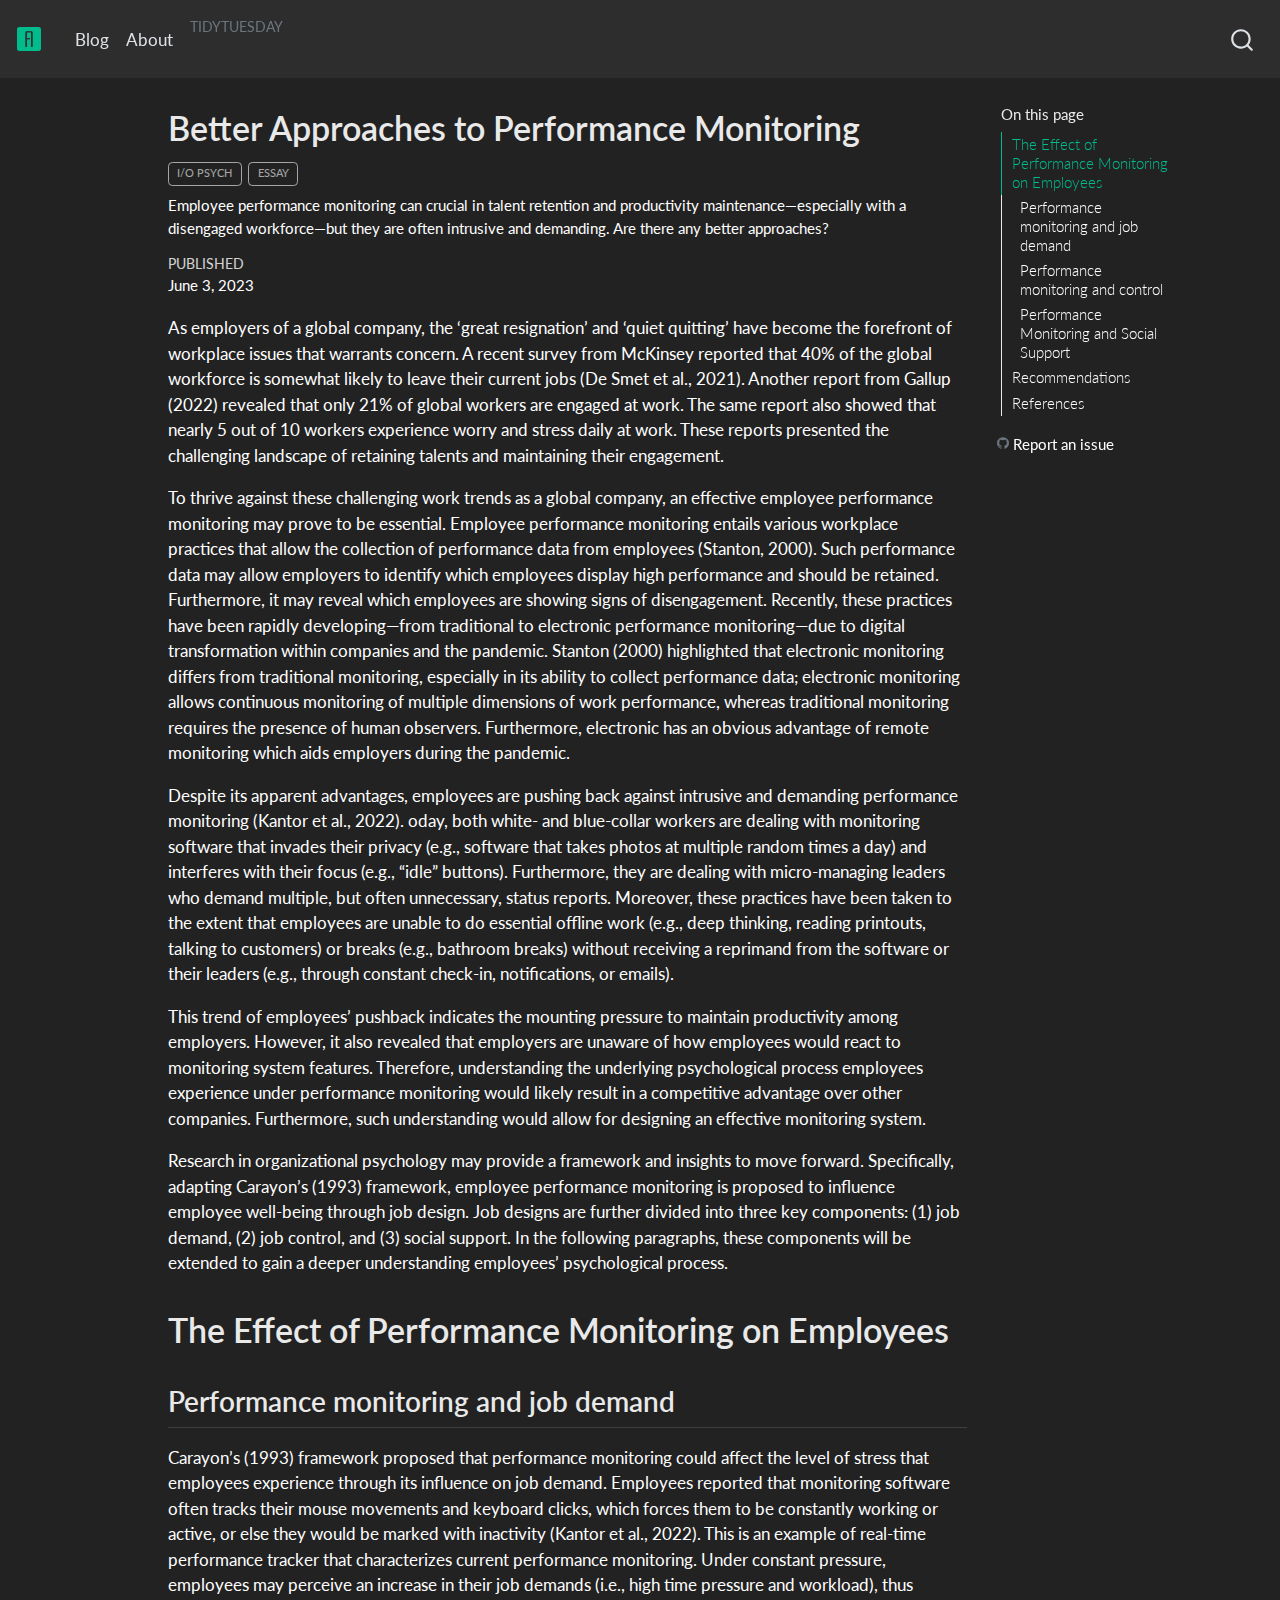
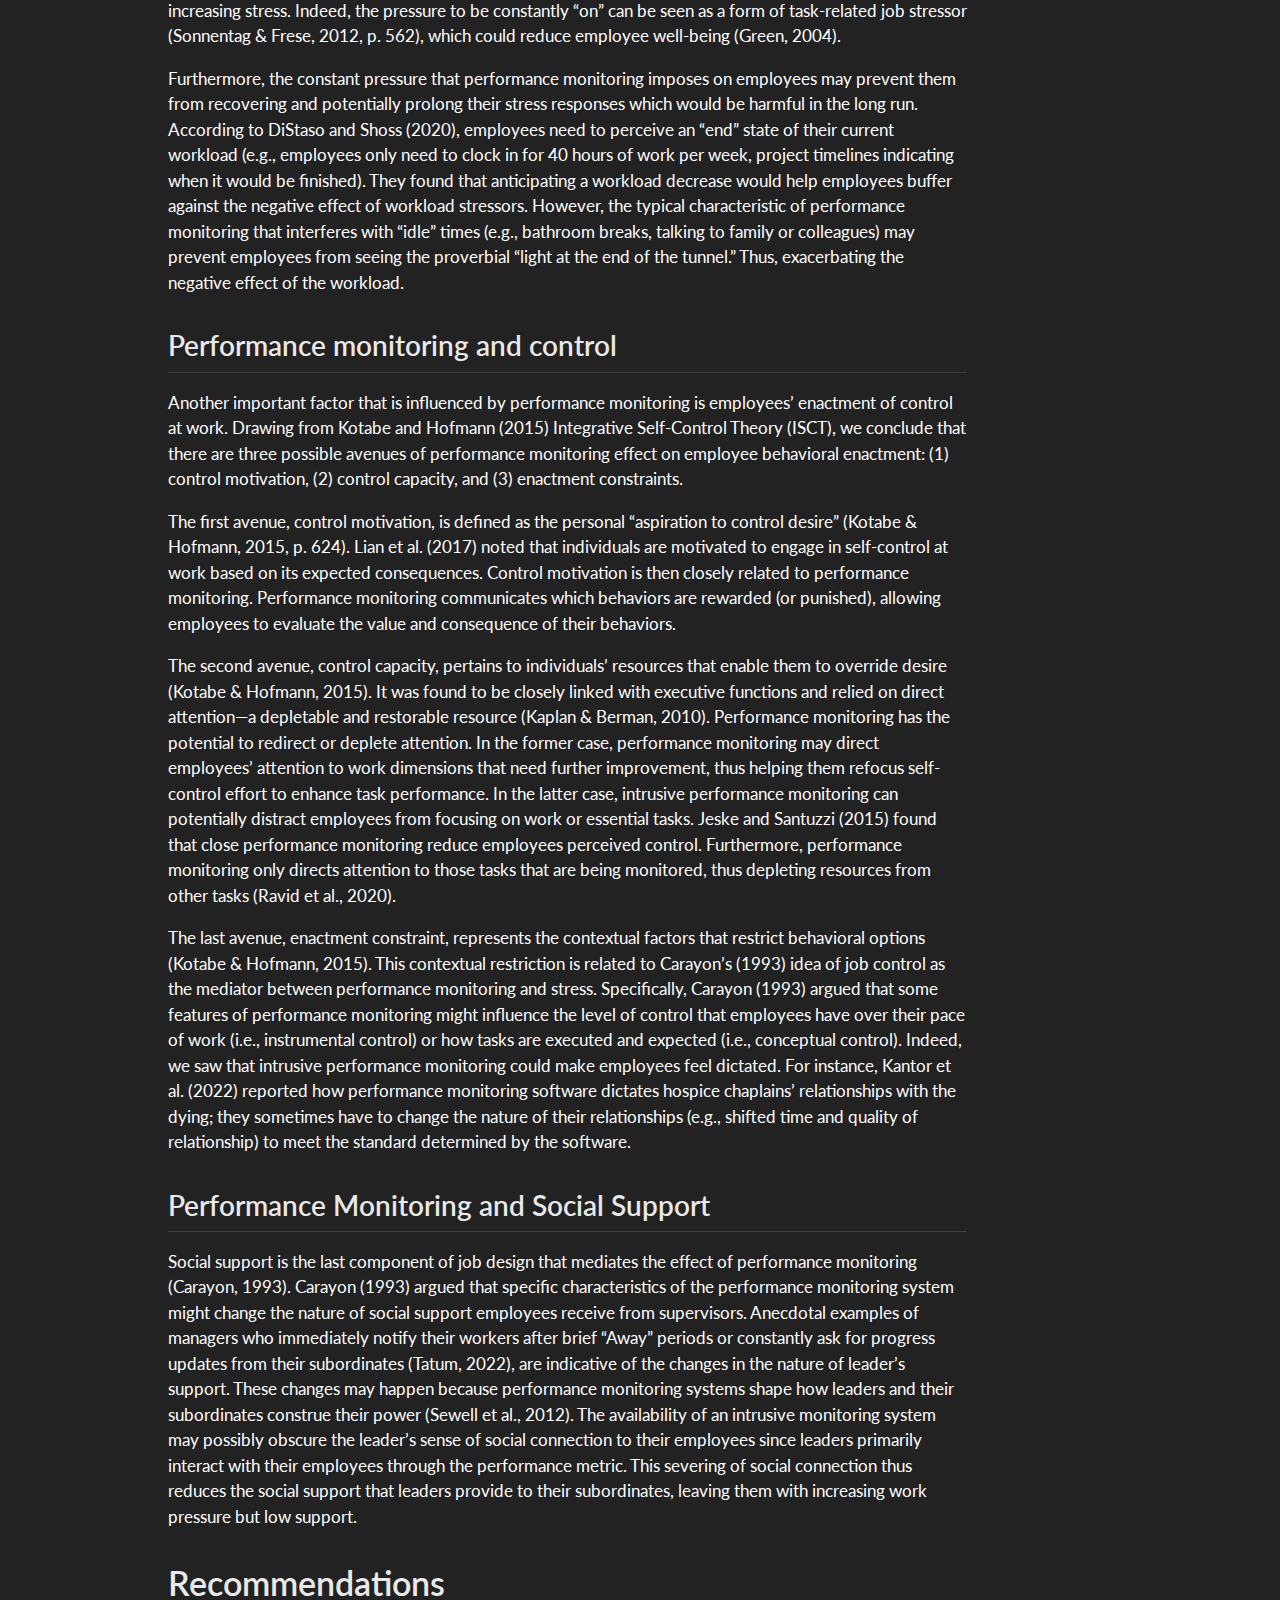
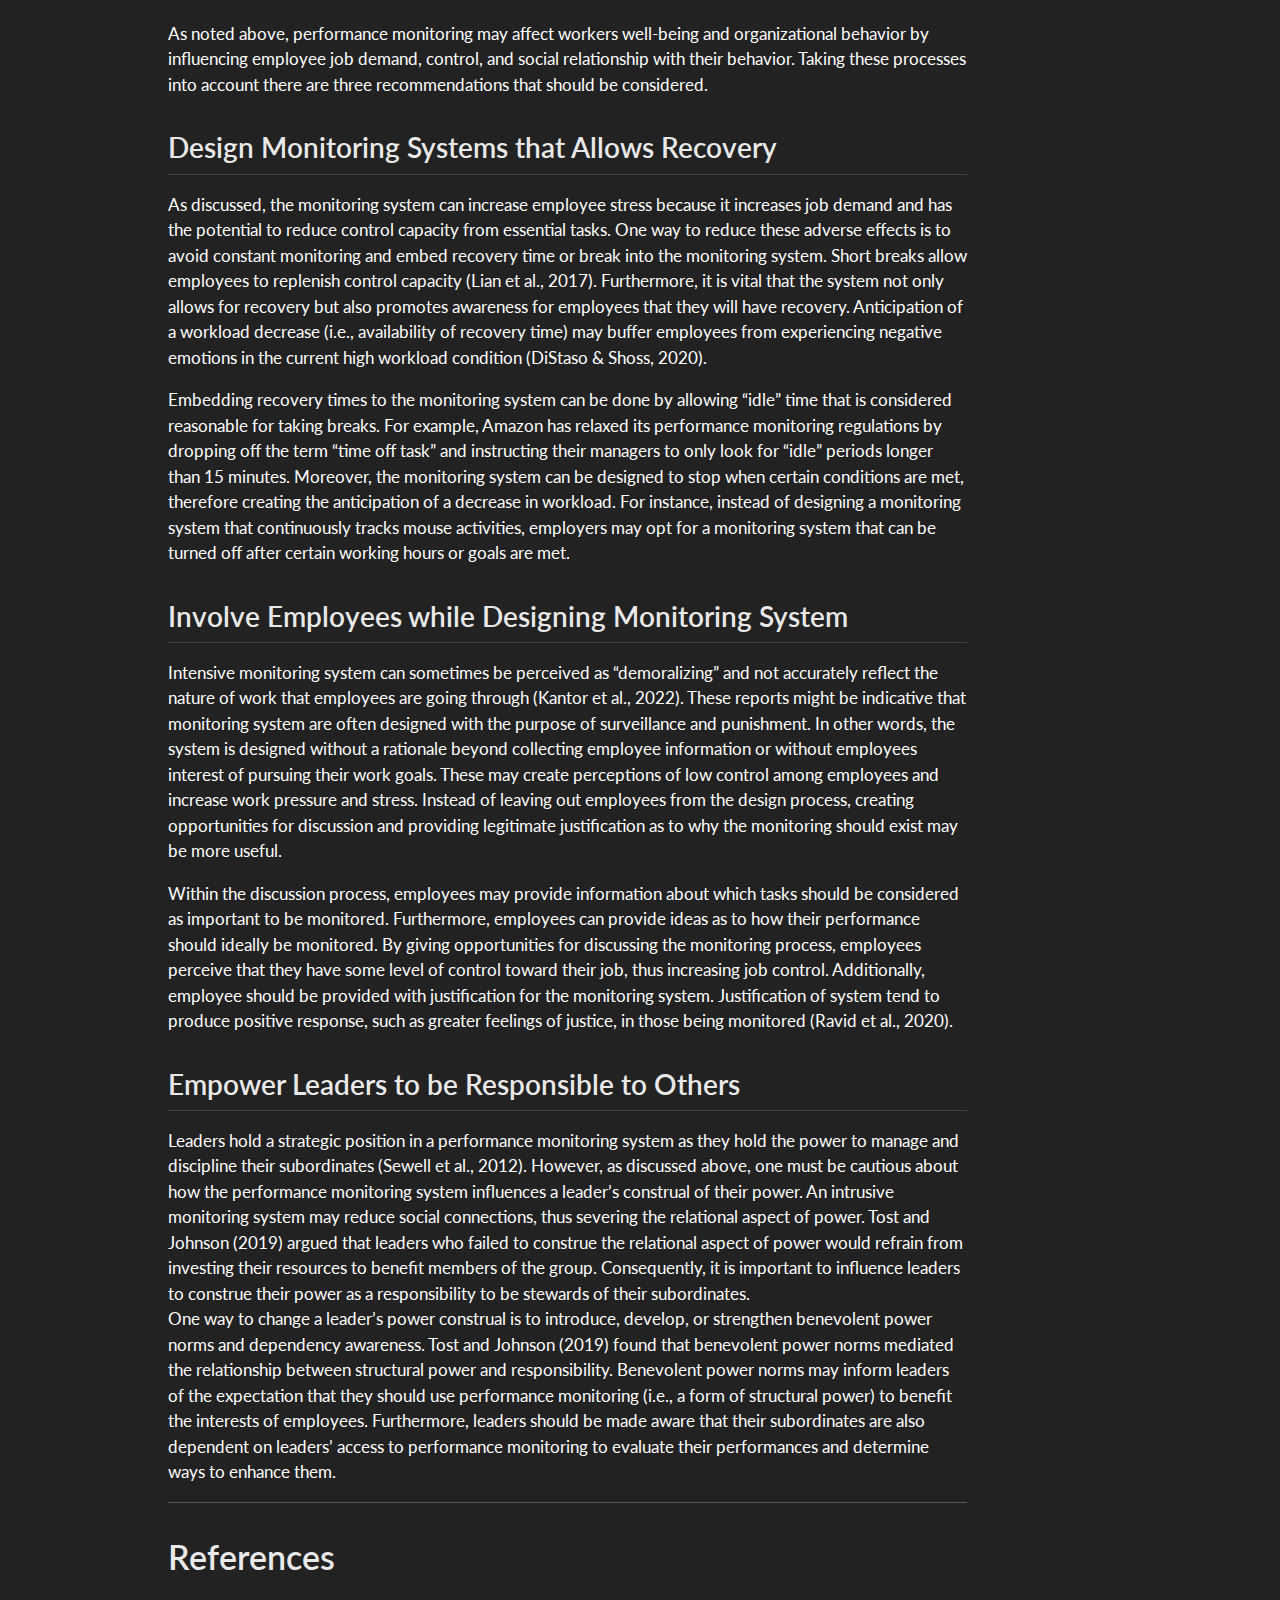
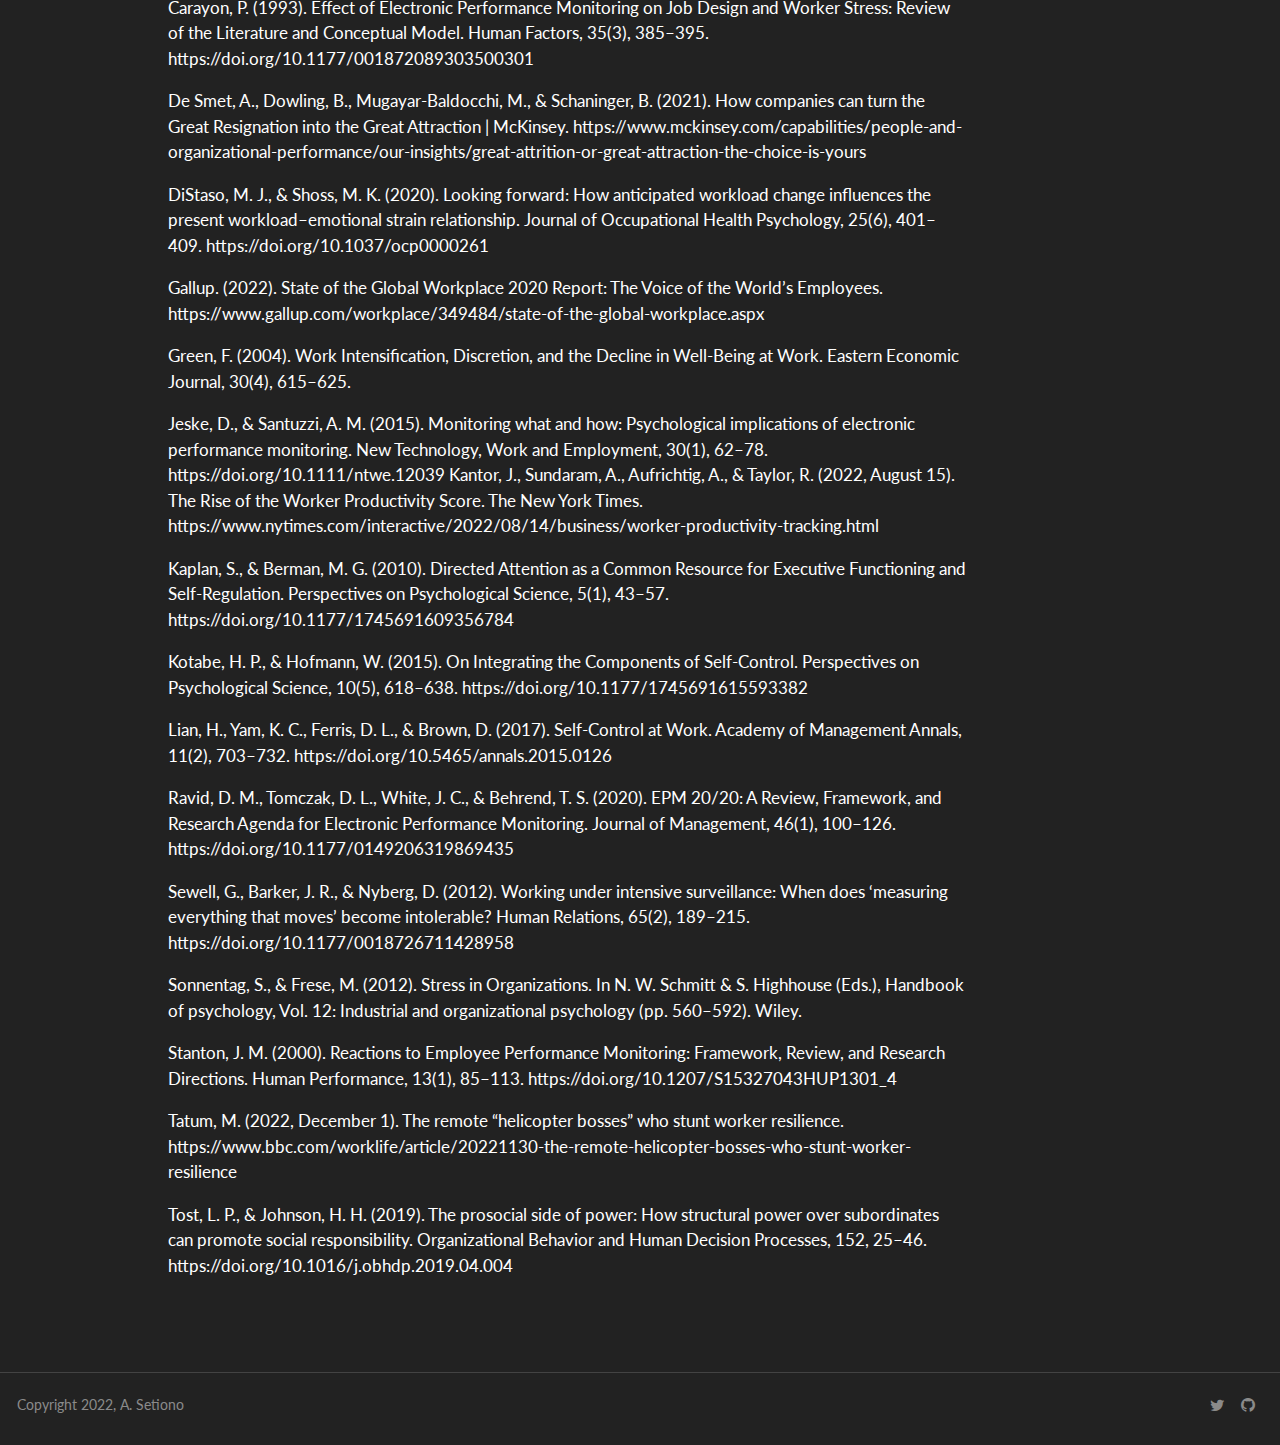
==== commit 8614d517: "update: posts 01" ====
--- a/docs/posts/2023-06-post1/index.html
+++ b/docs/posts/2023-06-post1/index.html
@@ -7,7 +7,7 @@
 <meta name="viewport" content="width=device-width, initial-scale=1.0, user-scalable=yes">
 
 <meta name="dcterms.date" content="2023-06-03">
-<meta name="description" content="The prevalence of the ‘great resignation’ and disengaged workforce poses significant challenges for global employers in talent retention and maintaining productivity. While effective employee performance monitoring is crucial, intrusive and demanding monitoring practices are met with employee resistance, leading to privacy invasion, focus interference, and reduced autonomy.">
+<meta name="description" content="Employee performance monitoring can crucial in talent retention and productivity maintenance—especially with a disengaged workforce—but they are often intrusive and demanding. Are there any better approaches?">
 
 <title>Better Approaches to Performance Monitoring</title>
 <style>
@@ -104,8 +104,7 @@
     <h2 id="toc-title">On this page</h2>
    
   <ul>
-  <li><a href="#introduction" id="toc-introduction" class="nav-link active" data-scroll-target="#introduction">Introduction</a></li>
-  <li><a href="#the-effect-of-performance-monitoring-on-employees" id="toc-the-effect-of-performance-monitoring-on-employees" class="nav-link" data-scroll-target="#the-effect-of-performance-monitoring-on-employees">The Effect of Performance Monitoring on Employees</a>
+  <li><a href="#the-effect-of-performance-monitoring-on-employees" id="toc-the-effect-of-performance-monitoring-on-employees" class="nav-link active" data-scroll-target="#the-effect-of-performance-monitoring-on-employees">The Effect of Performance Monitoring on Employees</a>
   <ul class="collapse">
   <li><a href="#performance-monitoring-and-job-demand" id="toc-performance-monitoring-and-job-demand" class="nav-link" data-scroll-target="#performance-monitoring-and-job-demand">Performance monitoring and job demand</a></li>
   <li><a href="#performance-monitoring-and-control" id="toc-performance-monitoring-and-control" class="nav-link" data-scroll-target="#performance-monitoring-and-control">Performance monitoring and control</a></li>
@@ -127,11 +126,15 @@
 <header id="title-block-header" class="quarto-title-block default">
 <div class="quarto-title">
 <h1 class="title">Better Approaches to Performance Monitoring</h1>
-</div>
+  <div class="quarto-categories">
+    <div class="quarto-category">I/O Psych</div>
+    <div class="quarto-category">Essay</div>
+  </div>
+  </div>
 
 <div>
   <div class="description">
-    <p>The prevalence of the ‘great resignation’ and disengaged workforce poses significant challenges for global employers in talent retention and maintaining productivity. While effective employee performance monitoring is crucial, intrusive and demanding monitoring practices are met with employee resistance, leading to privacy invasion, focus interference, and reduced autonomy.</p>
+    <p>Employee performance monitoring can crucial in talent retention and productivity maintenance—especially with a disengaged workforce—but they are often intrusive and demanding. Are there any better approaches?</p>
   </div>
 </div>
 
@@ -152,14 +155,11 @@
 
 </header>
 
-<section id="introduction" class="level1">
-<h1>Introduction</h1>
 <p>As employers of a global company, the ‘great resignation’ and ‘quiet quitting’ have become the forefront of workplace issues that warrants concern. A recent survey from McKinsey reported that 40% of the global workforce is somewhat likely to leave their current jobs (De Smet et al., 2021). Another report from Gallup (2022) revealed that only 21% of global workers are engaged at work. The same report also showed that nearly 5 out of 10 workers experience worry and stress daily at work. These reports presented the challenging landscape of retaining talents and maintaining their engagement.</p>
 <p>To thrive against these challenging work trends as a global company, an effective employee performance monitoring may prove to be essential. Employee performance monitoring entails various workplace practices that allow the collection of performance data from employees (Stanton, 2000). Such performance data may allow employers to identify which employees display high performance and should be retained. Furthermore, it may reveal which employees are showing signs of disengagement. Recently, these practices have been rapidly developing—from traditional to electronic performance monitoring—due to digital transformation within companies and the pandemic. Stanton (2000) highlighted that electronic monitoring differs from traditional monitoring, especially in its ability to collect performance data; electronic monitoring allows continuous monitoring of multiple dimensions of work performance, whereas traditional monitoring requires the presence of human observers. Furthermore, electronic has an obvious advantage of remote monitoring which aids employers during the pandemic.</p>
 <p>Despite its apparent advantages, employees are pushing back against intrusive and demanding performance monitoring (Kantor et al., 2022). oday, both white- and blue-collar workers are dealing with monitoring software that invades their privacy (e.g., software that takes photos at multiple random times a day) and interferes with their focus (e.g., “idle” buttons). Furthermore, they are dealing with micro-managing leaders who demand multiple, but often unnecessary, status reports. Moreover, these practices have been taken to the extent that employees are unable to do essential offline work (e.g., deep thinking, reading printouts, talking to customers) or breaks (e.g., bathroom breaks) without receiving a reprimand from the software or their leaders (e.g., through constant check-in, notifications, or emails).</p>
 <p>This trend of employees’ pushback indicates the mounting pressure to maintain productivity among employers. However, it also revealed that employers are unaware of how employees would react to monitoring system features. Therefore, understanding the underlying psychological process employees experience under performance monitoring would likely result in a competitive advantage over other companies. Furthermore, such understanding would allow for designing an effective monitoring system.</p>
 <p>Research in organizational psychology may provide a framework and insights to move forward. Specifically, adapting Carayon’s (1993) framework, employee performance monitoring is proposed to influence employee well-being through job design. Job designs are further divided into three key components: (1) job demand, (2) job control, and (3) social support. In the following paragraphs, these components will be extended to gain a deeper understanding employees’ psychological process.</p>
-</section>
 <section id="the-effect-of-performance-monitoring-on-employees" class="level1">
 <h1>The Effect of Performance Monitoring on Employees</h1>
 <section id="performance-monitoring-and-job-demand" class="level2">
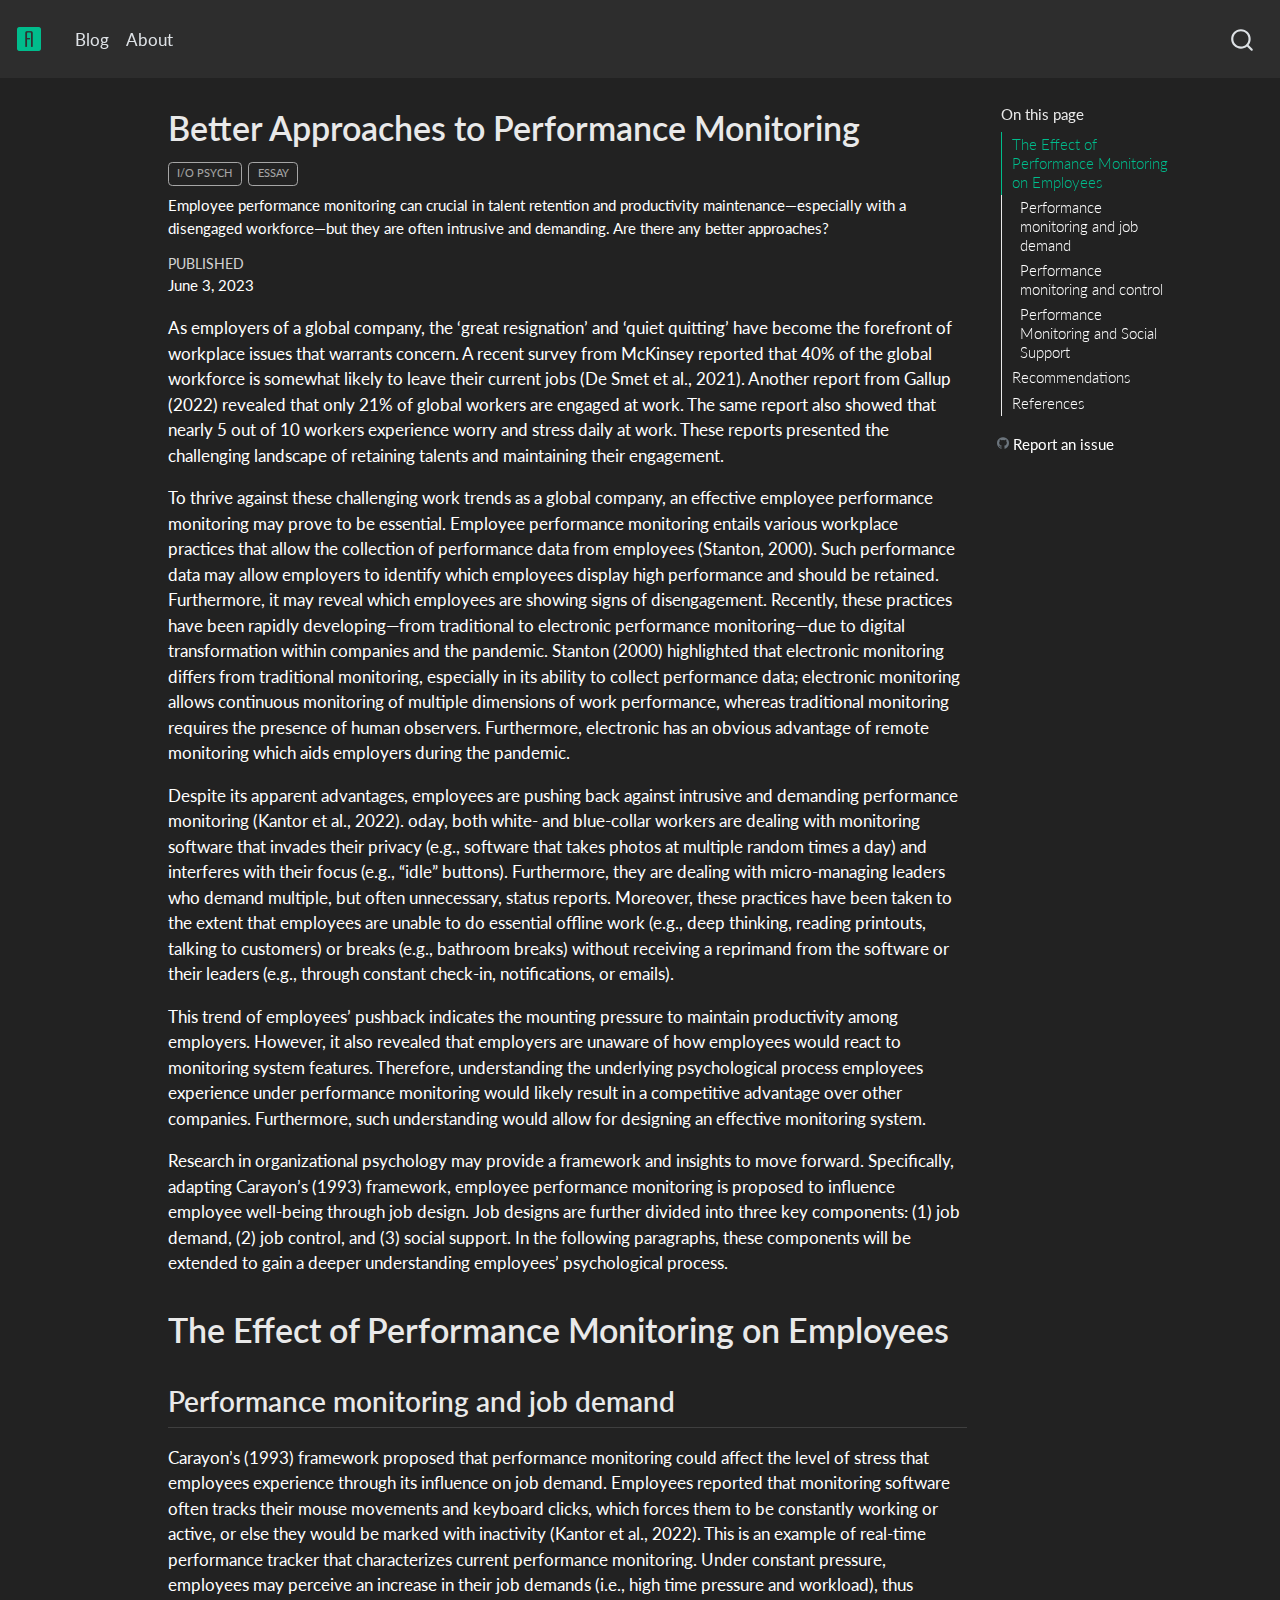
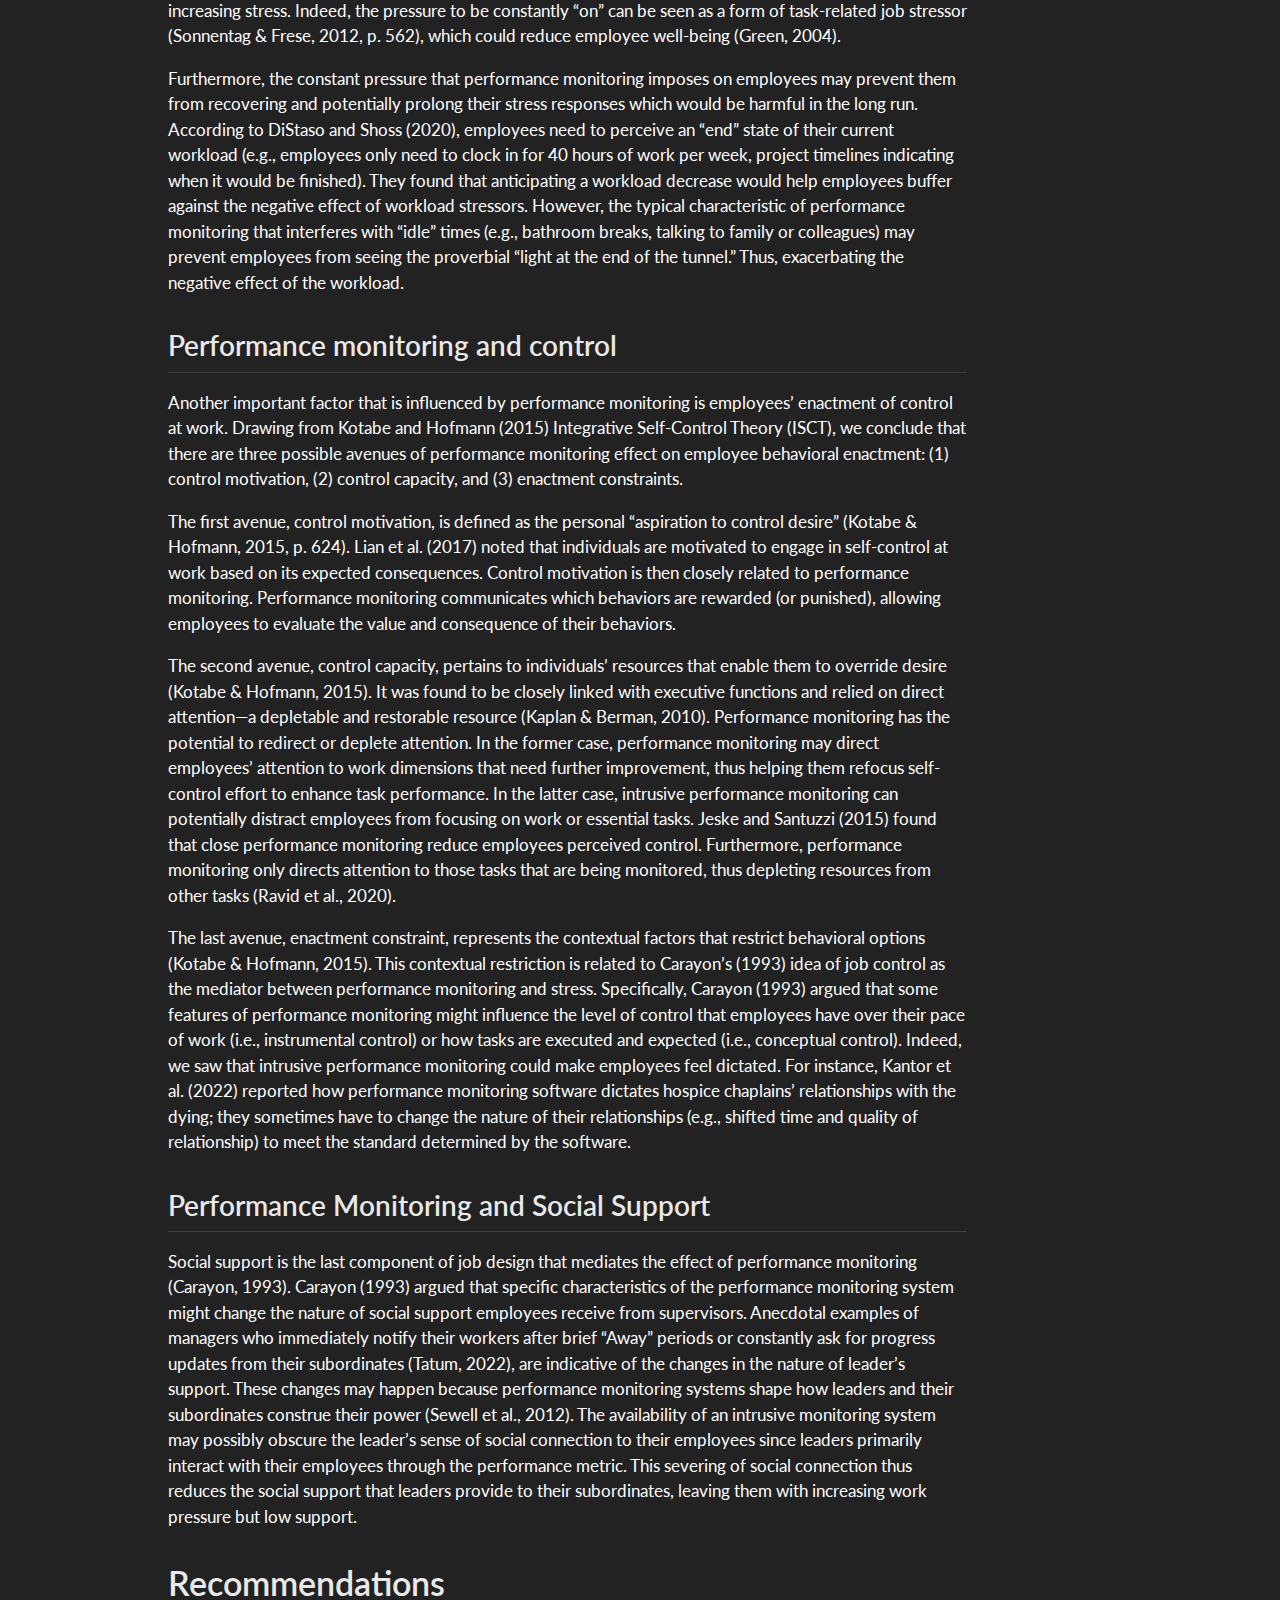
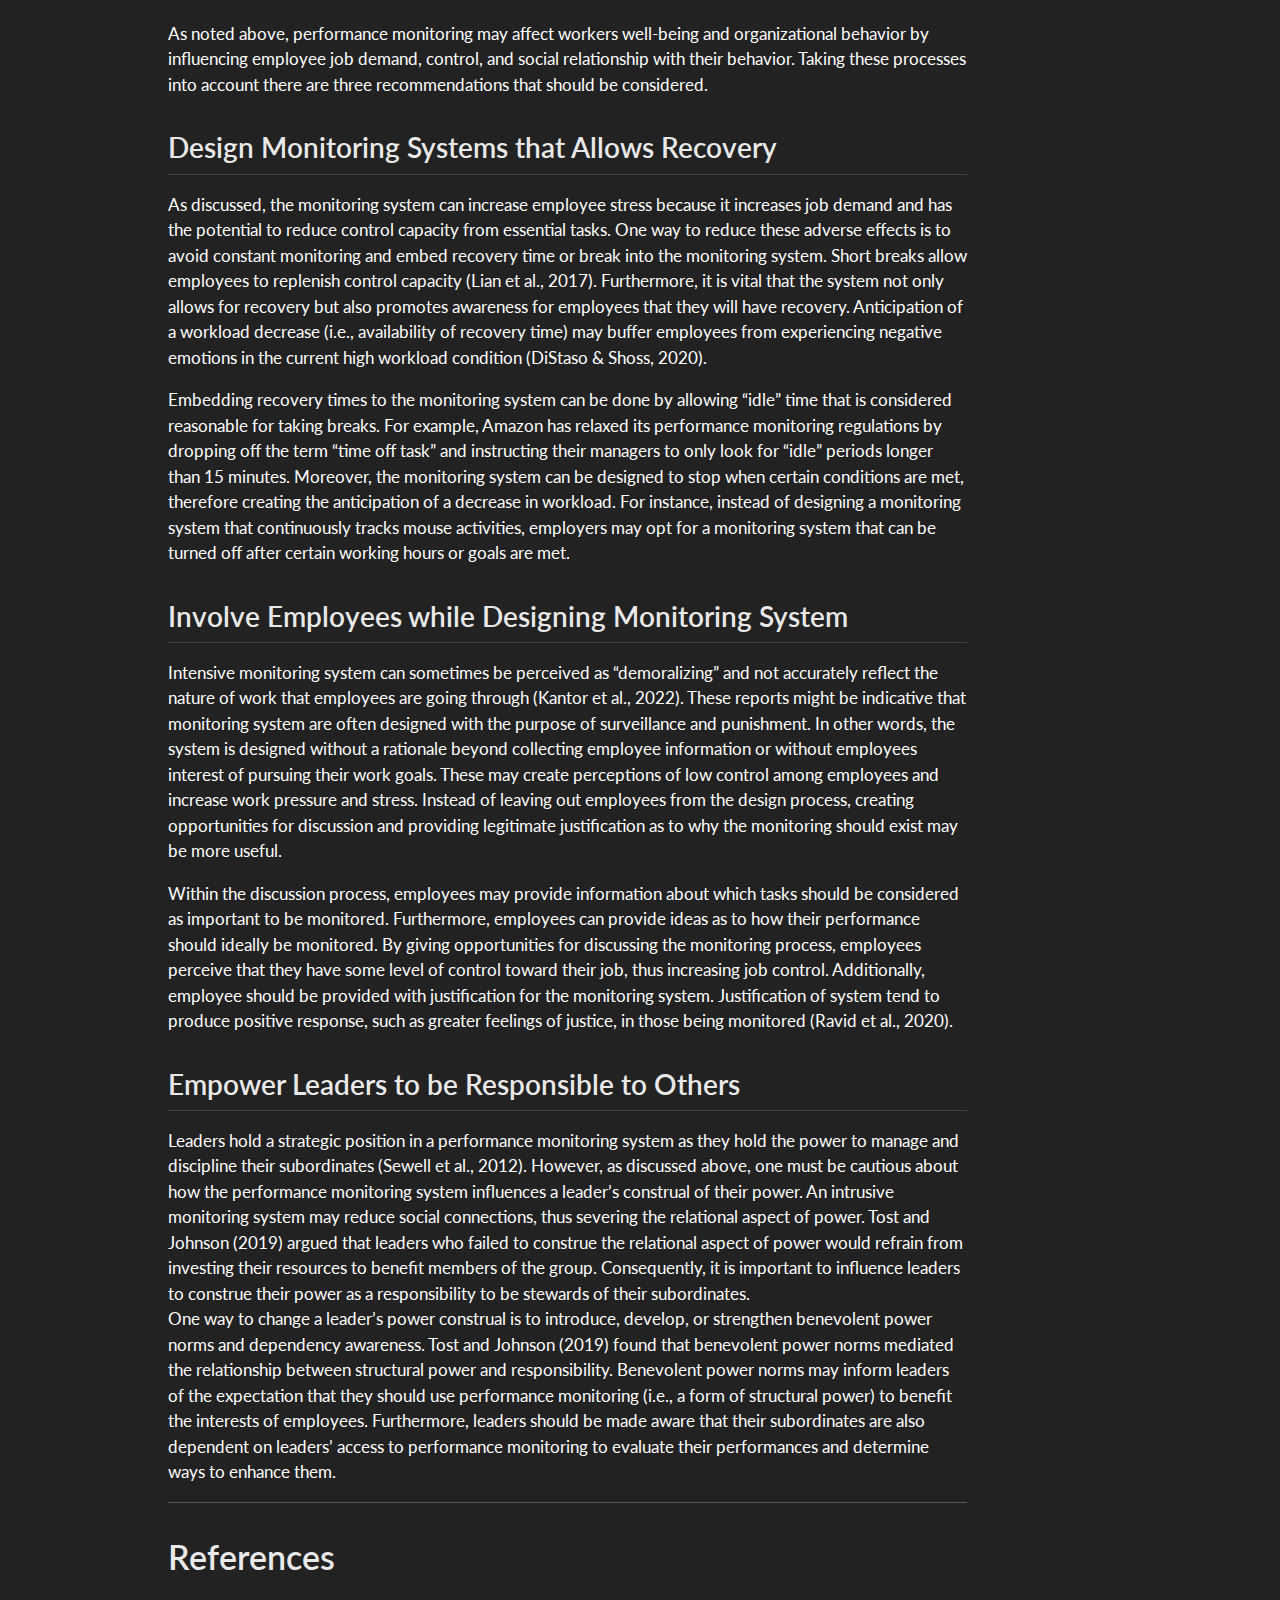
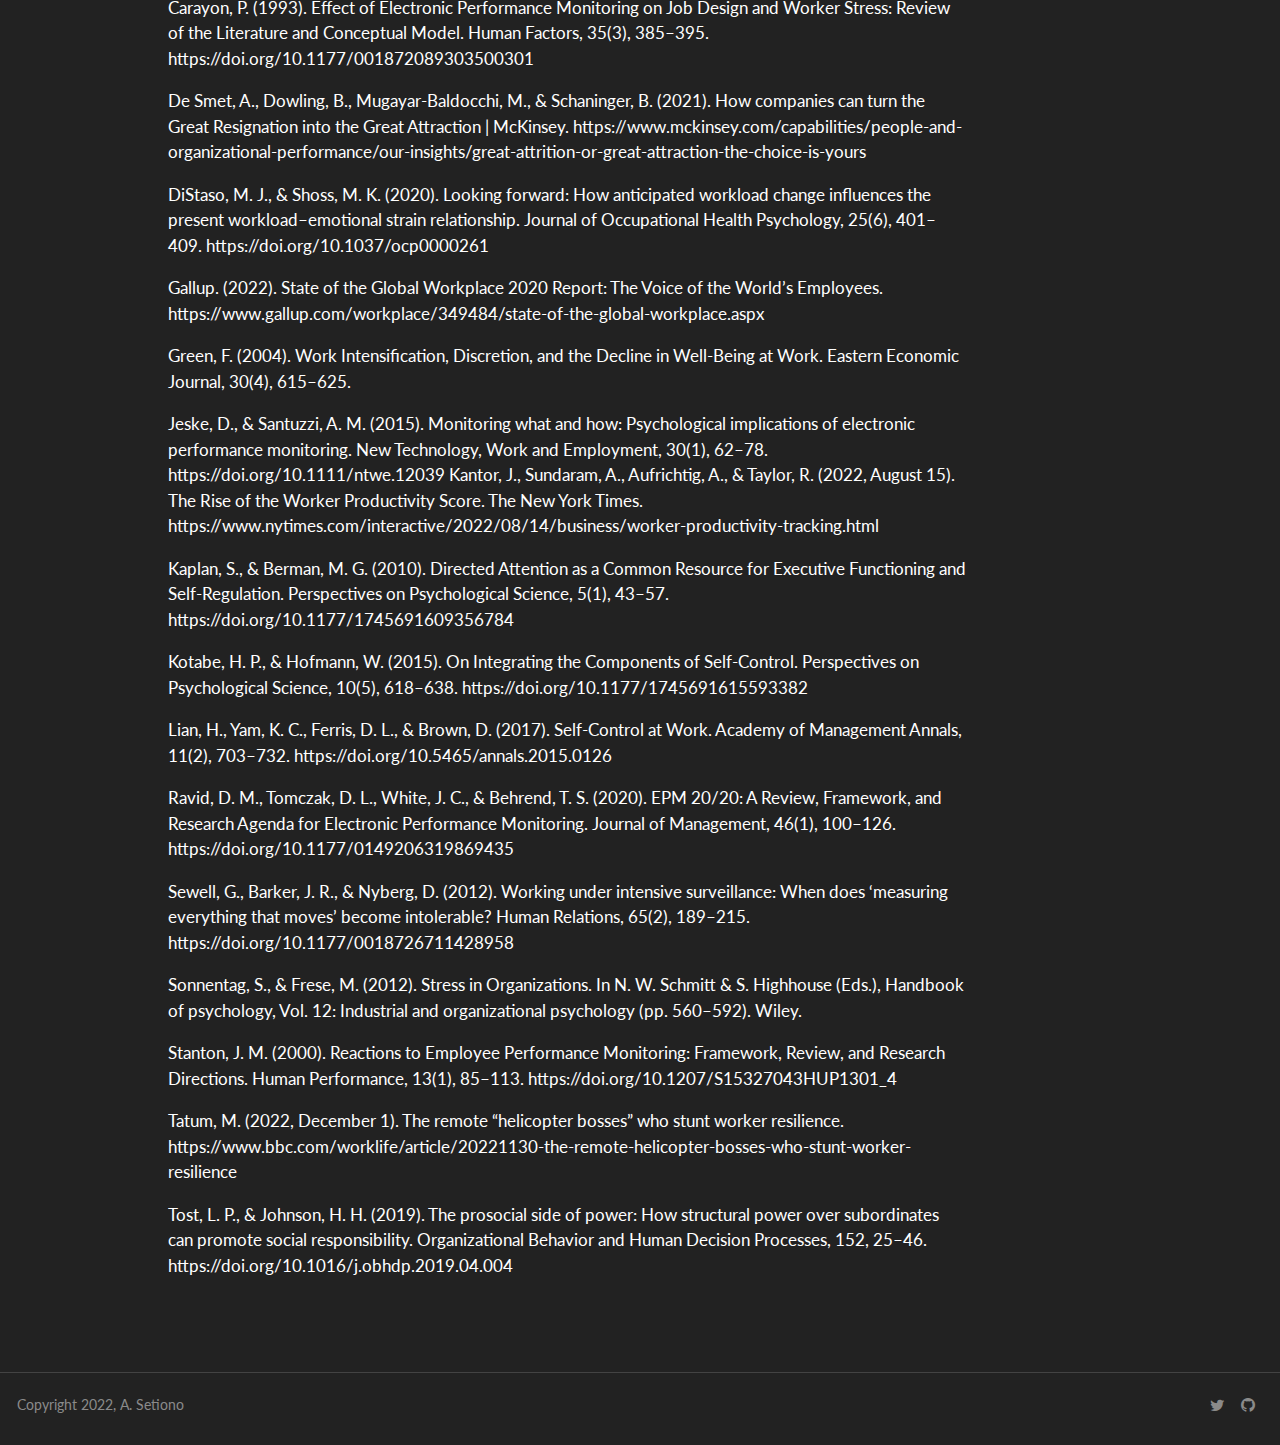
==== commit c262ef60: "feat: first commit after a while" ====
--- a/docs/posts/2023-06-post1/index.html
+++ b/docs/posts/2023-06-post1/index.html
@@ -86,8 +86,6 @@
     <a class="nav-link" href="../../about.html" rel="" target="">
  <span class="menu-text">About</span></a>
   </li>  
-  <li class="dropdown-header">
- <span class="menu-text">TidyTuesday</span></li>
 </ul>
           <div class="quarto-navbar-tools ms-auto">
 </div>
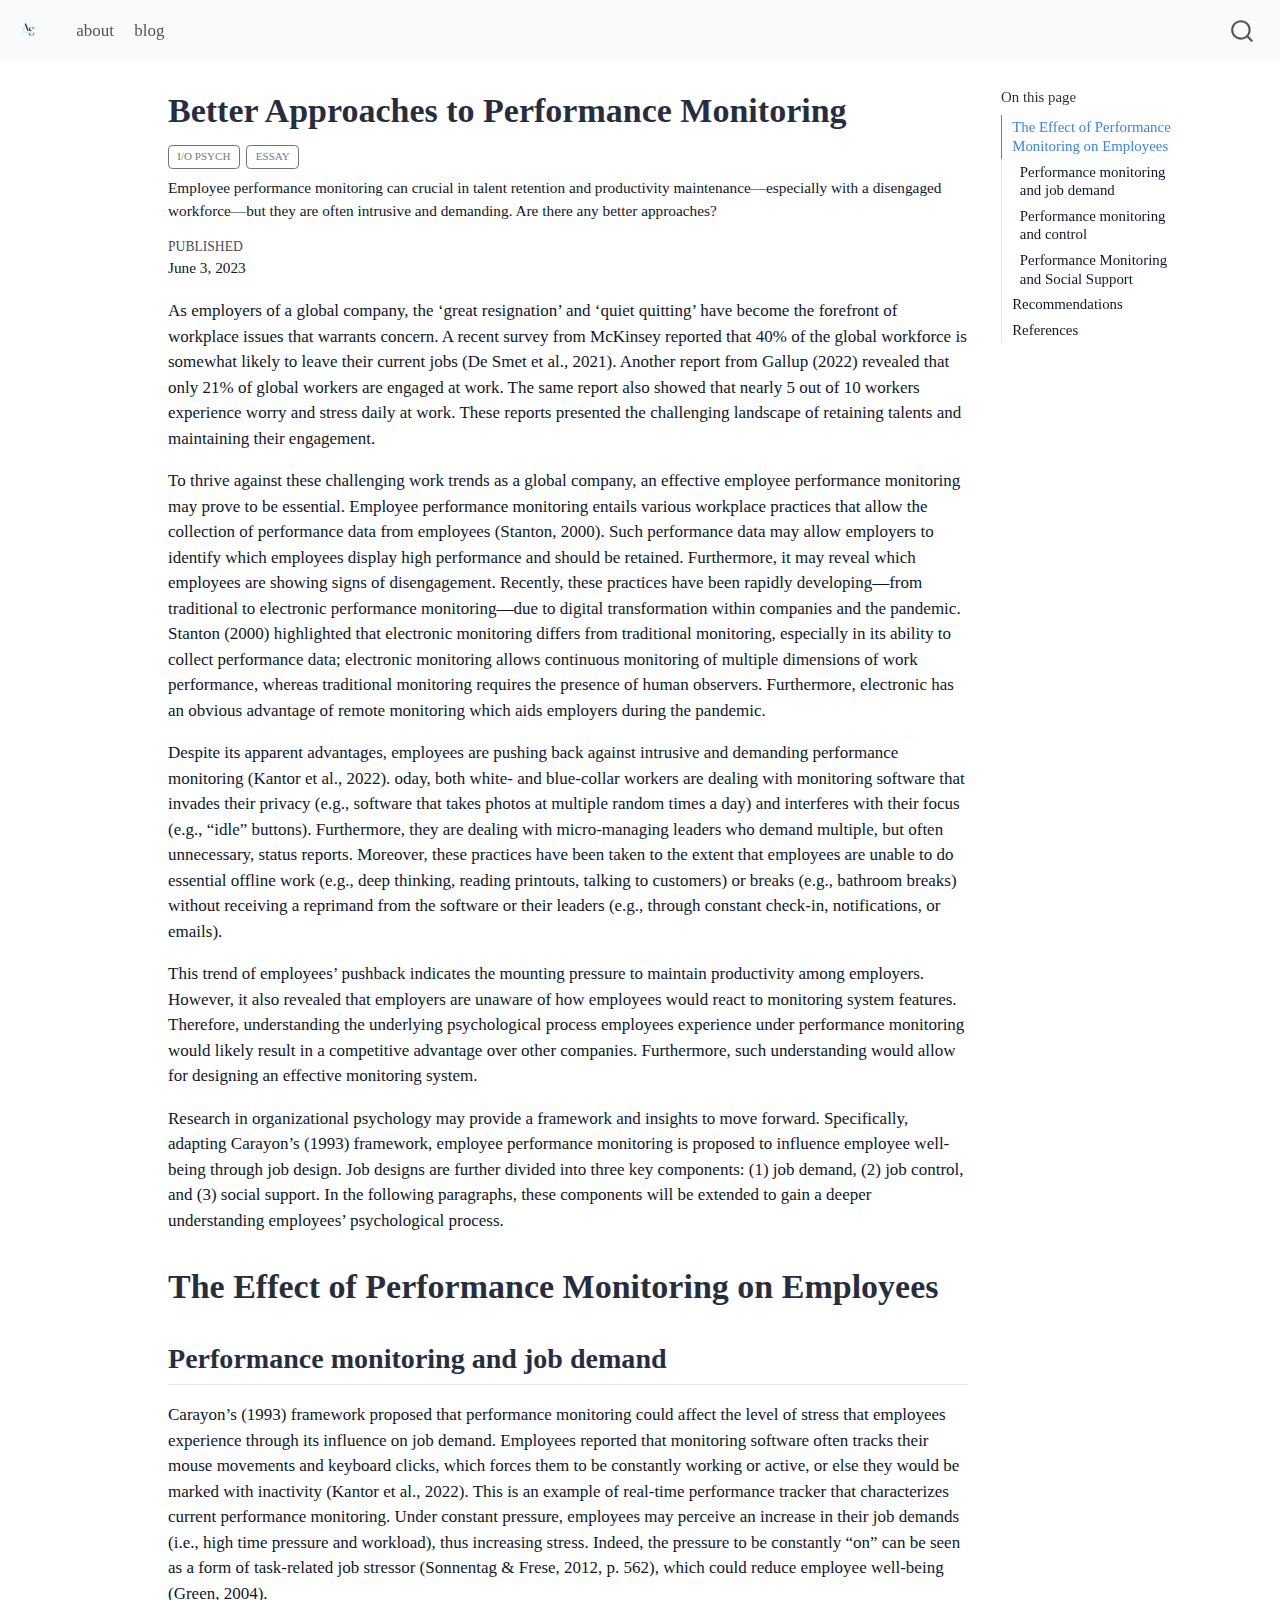
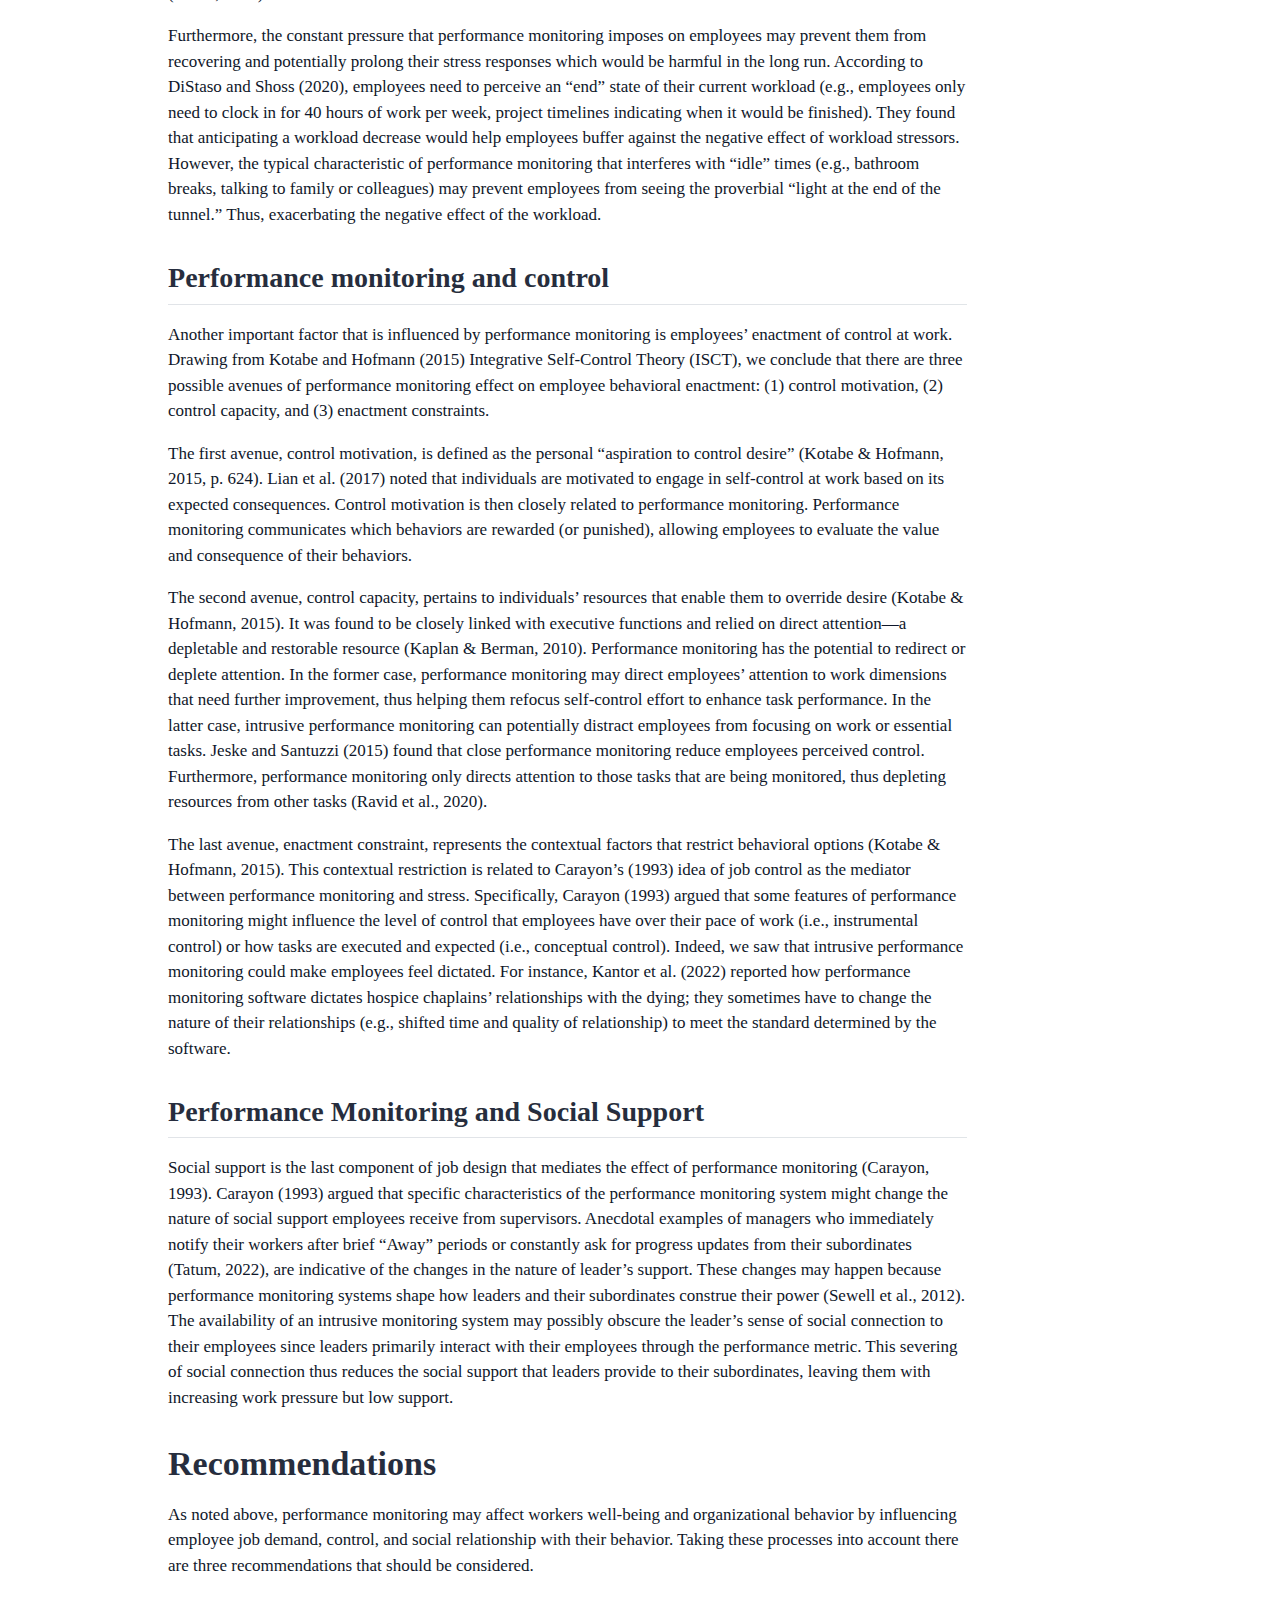
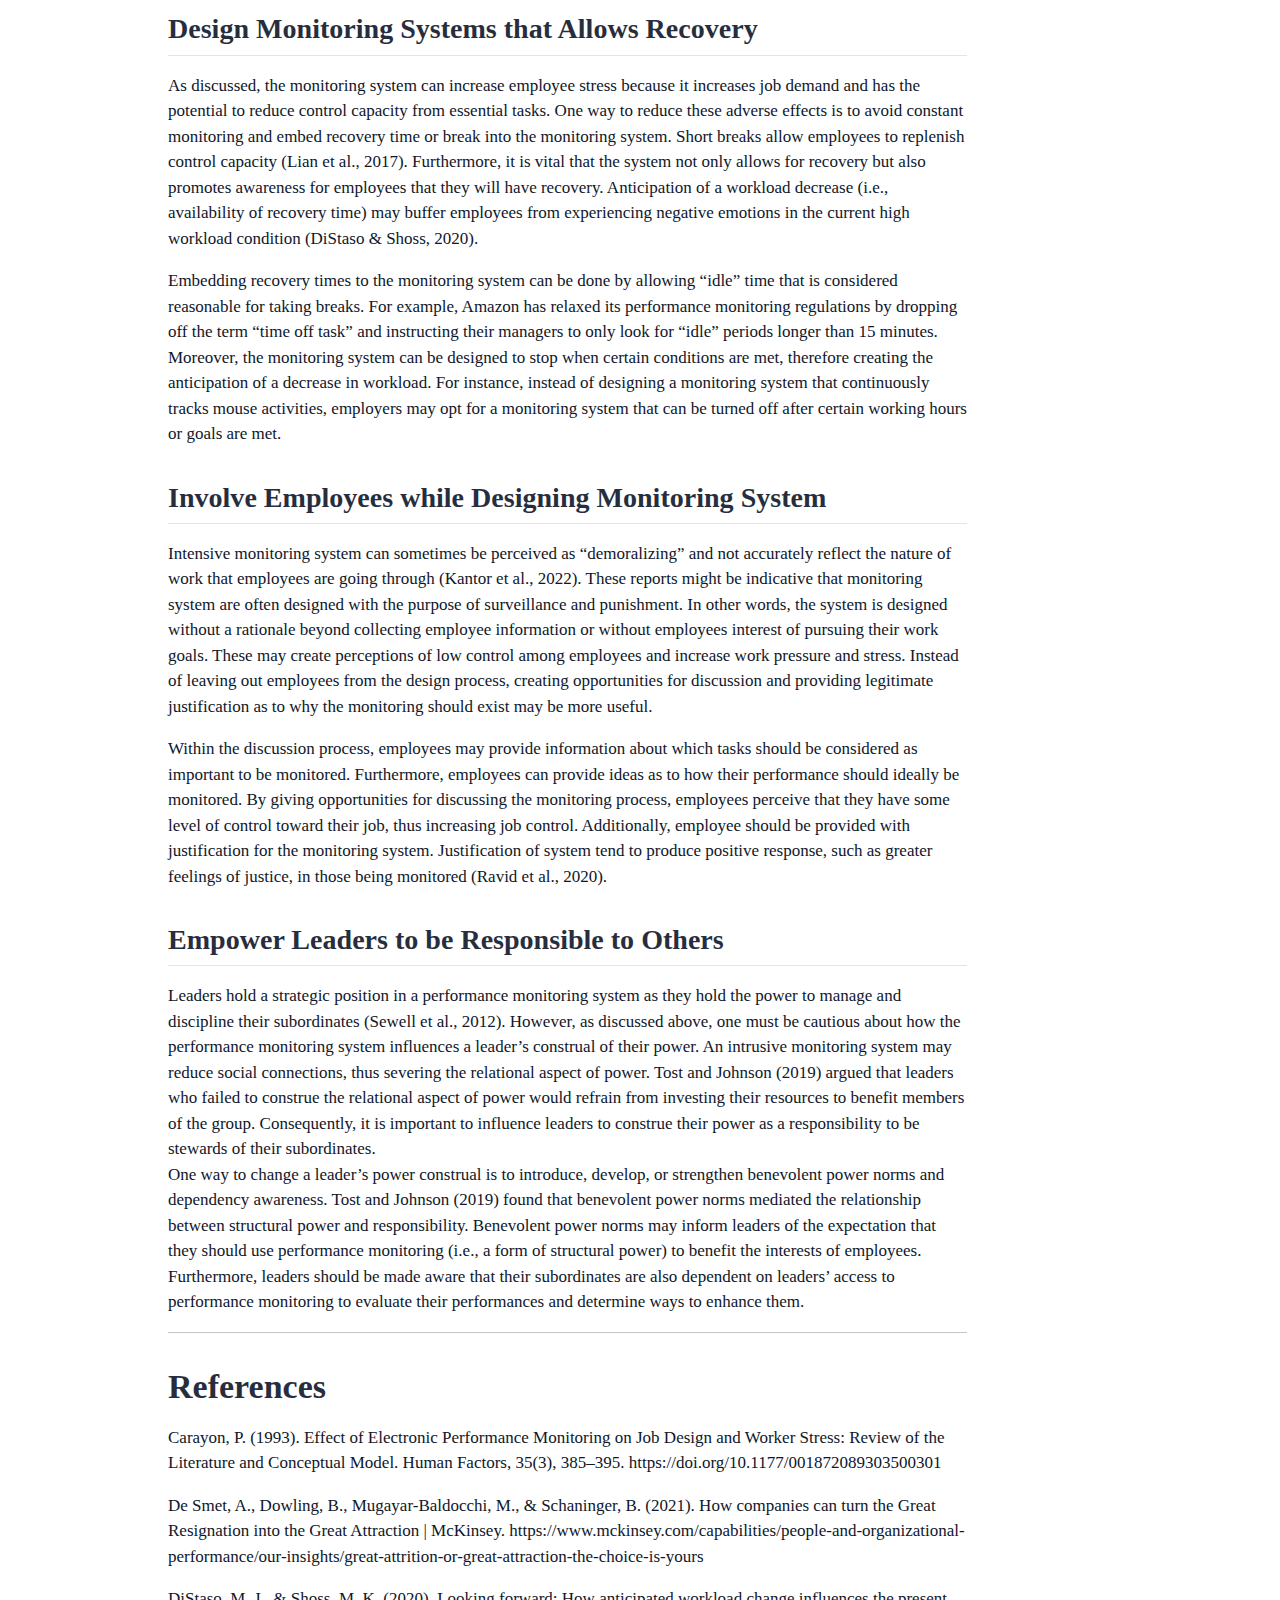
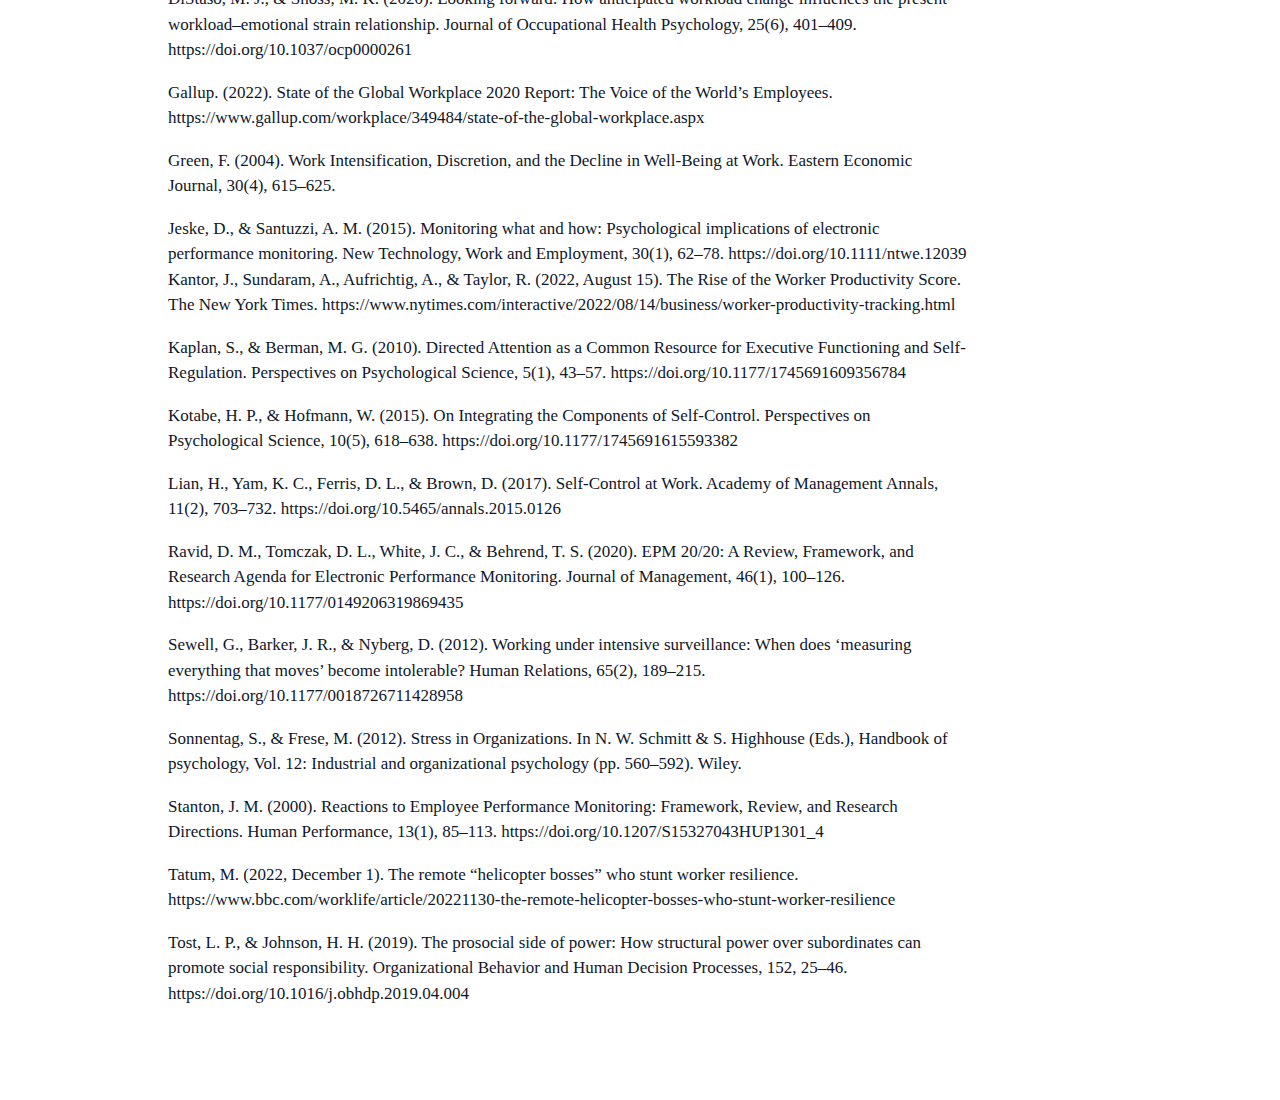
==== commit 39c2ad63: "feat: clean update for the blog" ====
--- a/docs/posts/2023-06-post1/index.html
+++ b/docs/posts/2023-06-post1/index.html
@@ -38,10 +38,10 @@
 <script src="../../site_libs/quarto-html/tippy.umd.min.js"></script>
 <script src="../../site_libs/quarto-html/anchor.min.js"></script>
 <link href="../../site_libs/quarto-html/tippy.css" rel="stylesheet">
-<link href="../../site_libs/quarto-html/quarto-syntax-highlighting-dark.css" rel="stylesheet" id="quarto-text-highlighting-styles">
+<link href="../../site_libs/quarto-html/quarto-syntax-highlighting.css" rel="stylesheet" id="quarto-text-highlighting-styles">
 <script src="../../site_libs/bootstrap/bootstrap.min.js"></script>
 <link href="../../site_libs/bootstrap/bootstrap-icons.css" rel="stylesheet">
-<link href="../../site_libs/bootstrap/bootstrap.min.css" rel="stylesheet" id="quarto-bootstrap" data-mode="dark">
+<link href="../../site_libs/bootstrap/bootstrap.min.css" rel="stylesheet" id="quarto-bootstrap" data-mode="light">
 <script id="quarto-search-options" type="application/json">{
   "location": "navbar",
   "copy-button": false,
@@ -63,33 +63,37 @@
 }</script>
 
 
-<link rel="stylesheet" href="../../styles.css">
 </head>
 
 <body class="nav-fixed">
 
 <div id="quarto-search-results"></div>
   <header id="quarto-header" class="headroom fixed-top">
-    <nav class="navbar navbar-expand navbar-dark ">
+    <nav class="navbar navbar-expand-lg navbar-dark ">
       <div class="navbar-container container-fluid">
       <div class="navbar-brand-container">
     <a href="../../index.html" class="navbar-brand navbar-brand-logo">
     <img src="../../img/web_logo.png" alt="" class="navbar-logo">
     </a>
   </div>
-          <ul class="navbar-nav navbar-nav-scroll me-auto">
+            <div id="quarto-search" class="" title="Search"></div>
+          <button class="navbar-toggler" type="button" data-bs-toggle="collapse" data-bs-target="#navbarCollapse" aria-controls="navbarCollapse" aria-expanded="false" aria-label="Toggle navigation" onclick="if (window.quartoToggleHeadroom) { window.quartoToggleHeadroom(); }">
+  <span class="navbar-toggler-icon"></span>
+</button>
+          <div class="collapse navbar-collapse" id="navbarCollapse">
+            <ul class="navbar-nav navbar-nav-scroll me-auto">
+  <li class="nav-item">
+    <a class="nav-link" href="../../about.html" rel="" target="">
+ <span class="menu-text">about</span></a>
+  </li>  
   <li class="nav-item">
     <a class="nav-link" href="../../index.html" rel="" target="">
- <span class="menu-text">Blog</span></a>
-  </li>  
-  <li class="nav-item">
-    <a class="nav-link" href="../../about.html" rel="" target="">
- <span class="menu-text">About</span></a>
+ <span class="menu-text">blog</span></a>
   </li>  
 </ul>
-          <div class="quarto-navbar-tools ms-auto">
+            <div class="quarto-navbar-tools ms-auto">
 </div>
-            <div id="quarto-search" class="" title="Search"></div>
+          </div> <!-- /navcollapse -->
       </div> <!-- /container-fluid -->
     </nav>
 </header>
@@ -116,7 +120,7 @@
   </ul></li>
   <li><a href="#references" id="toc-references" class="nav-link" data-scroll-target="#references">References</a></li>
   </ul>
-<div class="toc-actions"><div><i class="bi bi-github"></i></div><div class="action-links"><p><a href="https://github.com/andrewse98/personal-web/issues/new" class="toc-action">Report an issue</a></p></div></div></nav>
+</nav>
     </div>
 <!-- main -->
 <main class="content" id="quarto-document-content">
@@ -453,30 +457,6 @@
 });
 </script>
 </div> <!-- /content -->
-<footer class="footer">
-  <div class="nav-footer">
-    <div class="nav-footer-left">Copyright 2022, A. Setiono</div>   
-    <div class="nav-footer-center">
-      &nbsp;
-    </div>
-    <div class="nav-footer-right">
-      <ul class="footer-items list-unstyled">
-    <li class="nav-item compact">
-    <a class="nav-link" href="https://twitter.com/setiono_andrew">
-      <i class="bi bi-twitter" role="img">
-</i> 
-    </a>
-  </li>  
-    <li class="nav-item compact">
-    <a class="nav-link" href="https://github.com/andrewse98/personal-web">
-      <i class="bi bi-github" role="img">
-</i> 
-    </a>
-  </li>  
-</ul>
-    </div>
-  </div>
-</footer>
 
 
 
--- a/docs/site_libs/quarto-html/quarto-syntax-highlighting.css
+++ b/docs/site_libs/quarto-html/quarto-syntax-highlighting.css
@@ -0,0 +1,203 @@
+/* quarto syntax highlight colors */
+:root {
+  --quarto-hl-ot-color: #003B4F;
+  --quarto-hl-at-color: #657422;
+  --quarto-hl-ss-color: #20794D;
+  --quarto-hl-an-color: #5E5E5E;
+  --quarto-hl-fu-color: #4758AB;
+  --quarto-hl-st-color: #20794D;
+  --quarto-hl-cf-color: #003B4F;
+  --quarto-hl-op-color: #5E5E5E;
+  --quarto-hl-er-color: #AD0000;
+  --quarto-hl-bn-color: #AD0000;
+  --quarto-hl-al-color: #AD0000;
+  --quarto-hl-va-color: #111111;
+  --quarto-hl-bu-color: inherit;
+  --quarto-hl-ex-color: inherit;
+  --quarto-hl-pp-color: #AD0000;
+  --quarto-hl-in-color: #5E5E5E;
+  --quarto-hl-vs-color: #20794D;
+  --quarto-hl-wa-color: #5E5E5E;
+  --quarto-hl-do-color: #5E5E5E;
+  --quarto-hl-im-color: #00769E;
+  --quarto-hl-ch-color: #20794D;
+  --quarto-hl-dt-color: #AD0000;
+  --quarto-hl-fl-color: #AD0000;
+  --quarto-hl-co-color: #5E5E5E;
+  --quarto-hl-cv-color: #5E5E5E;
+  --quarto-hl-cn-color: #8f5902;
+  --quarto-hl-sc-color: #5E5E5E;
+  --quarto-hl-dv-color: #AD0000;
+  --quarto-hl-kw-color: #003B4F;
+}
+
+/* other quarto variables */
+:root {
+  --quarto-font-monospace: SFMono-Regular, Menlo, Monaco, Consolas, "Liberation Mono", "Courier New", monospace;
+}
+
+pre > code.sourceCode > span {
+  color: #003B4F;
+}
+
+code span {
+  color: #003B4F;
+}
+
+code.sourceCode > span {
+  color: #003B4F;
+}
+
+div.sourceCode,
+div.sourceCode pre.sourceCode {
+  color: #003B4F;
+}
+
+code span.ot {
+  color: #003B4F;
+  font-style: inherit;
+}
+
+code span.at {
+  color: #657422;
+  font-style: inherit;
+}
+
+code span.ss {
+  color: #20794D;
+  font-style: inherit;
+}
+
+code span.an {
+  color: #5E5E5E;
+  font-style: inherit;
+}
+
+code span.fu {
+  color: #4758AB;
+  font-style: inherit;
+}
+
+code span.st {
+  color: #20794D;
+  font-style: inherit;
+}
+
+code span.cf {
+  color: #003B4F;
+  font-style: inherit;
+}
+
+code span.op {
+  color: #5E5E5E;
+  font-style: inherit;
+}
+
+code span.er {
+  color: #AD0000;
+  font-style: inherit;
+}
+
+code span.bn {
+  color: #AD0000;
+  font-style: inherit;
+}
+
+code span.al {
+  color: #AD0000;
+  font-style: inherit;
+}
+
+code span.va {
+  color: #111111;
+  font-style: inherit;
+}
+
+code span.bu {
+  font-style: inherit;
+}
+
+code span.ex {
+  font-style: inherit;
+}
+
+code span.pp {
+  color: #AD0000;
+  font-style: inherit;
+}
+
+code span.in {
+  color: #5E5E5E;
+  font-style: inherit;
+}
+
+code span.vs {
+  color: #20794D;
+  font-style: inherit;
+}
+
+code span.wa {
+  color: #5E5E5E;
+  font-style: italic;
+}
+
+code span.do {
+  color: #5E5E5E;
+  font-style: italic;
+}
+
+code span.im {
+  color: #00769E;
+  font-style: inherit;
+}
+
+code span.ch {
+  color: #20794D;
+  font-style: inherit;
+}
+
+code span.dt {
+  color: #AD0000;
+  font-style: inherit;
+}
+
+code span.fl {
+  color: #AD0000;
+  font-style: inherit;
+}
+
+code span.co {
+  color: #5E5E5E;
+  font-style: inherit;
+}
+
+code span.cv {
+  color: #5E5E5E;
+  font-style: italic;
+}
+
+code span.cn {
+  color: #8f5902;
+  font-style: inherit;
+}
+
+code span.sc {
+  color: #5E5E5E;
+  font-style: inherit;
+}
+
+code span.dv {
+  color: #AD0000;
+  font-style: inherit;
+}
+
+code span.kw {
+  color: #003B4F;
+  font-style: inherit;
+}
+
+.prevent-inlining {
+  content: "</";
+}
+
+/*# sourceMappingURL=debc5d5d77c3f9108843748ff7464032.css.map */
